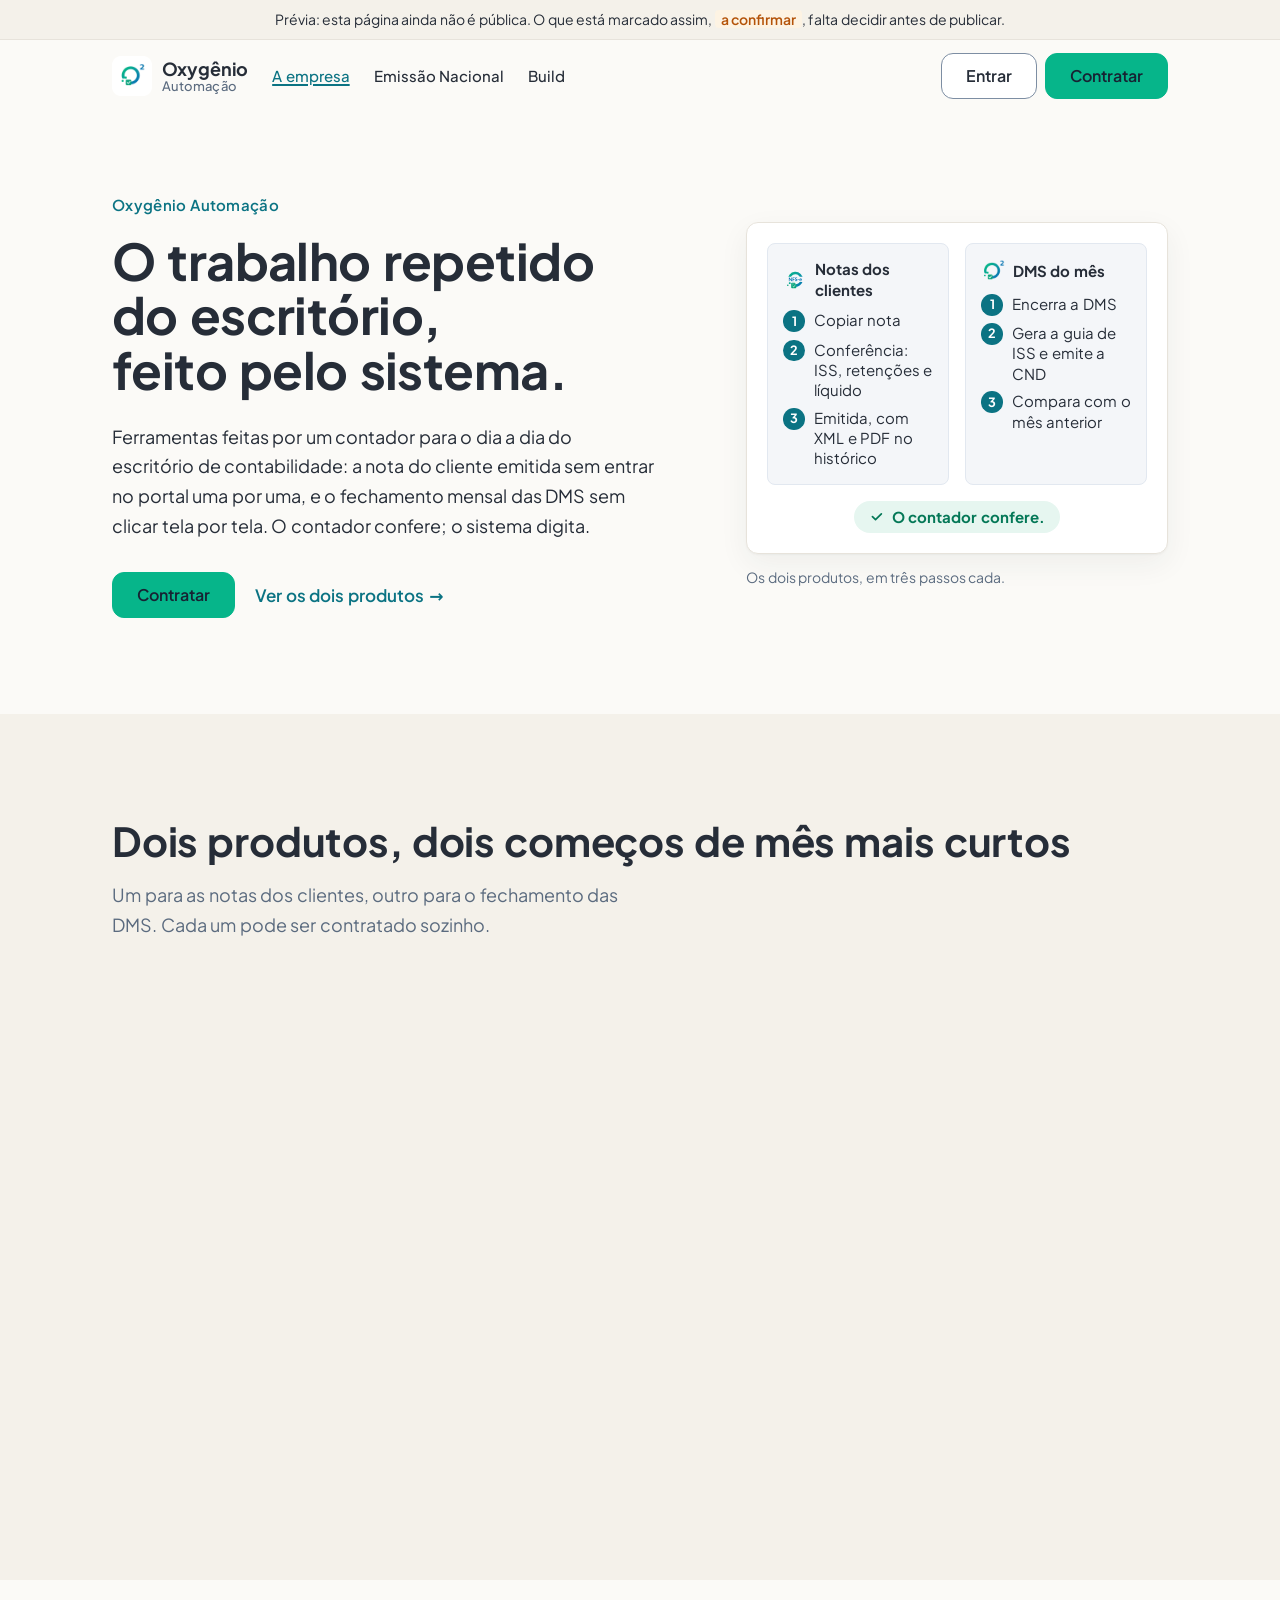
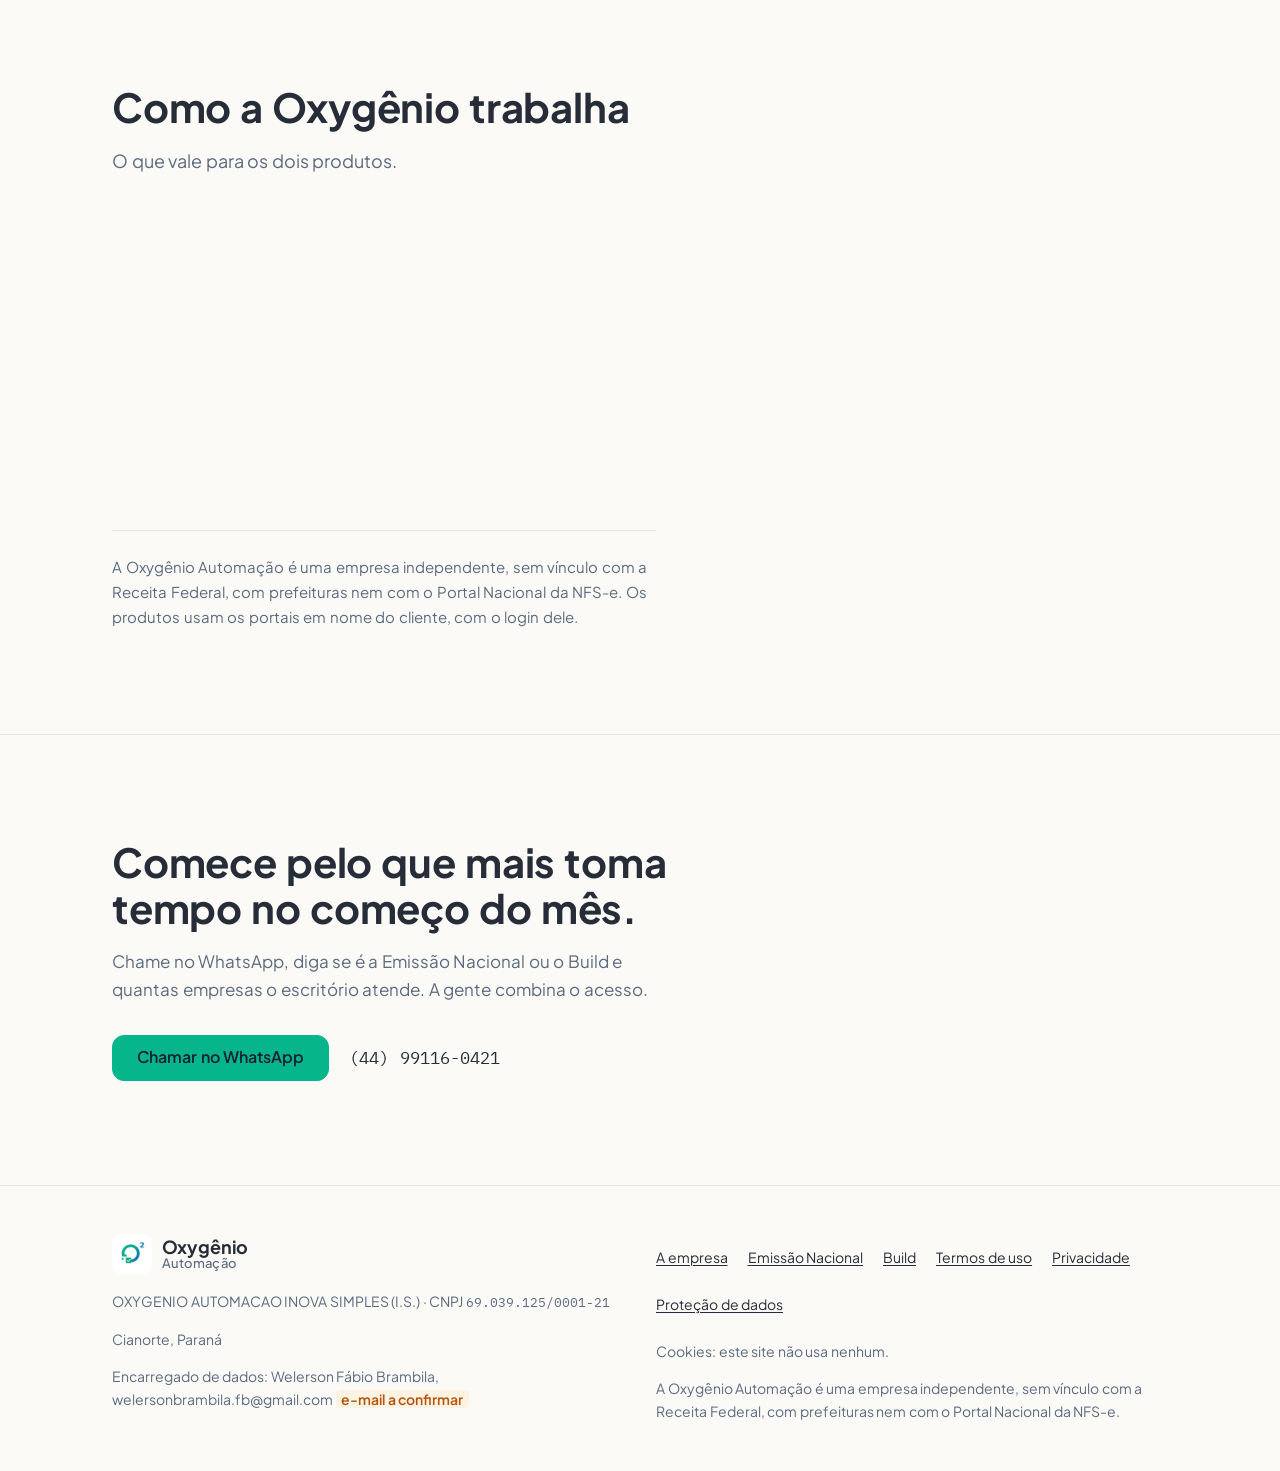
==== index.html @ c952aeb5 "Site institucional da Oxygênio Automação Seis páginas estáticas para o GitHub Pages em www.oxygenioa" ====
<!doctype html>
<html lang="pt-BR" data-movimento="ligado">
<head>
<meta charset="utf-8">
<meta name="viewport" content="width=device-width, initial-scale=1">
<meta http-equiv="Content-Security-Policy" content="default-src 'none'; style-src 'self'; font-src 'self'; img-src 'self'; script-src 'self'; base-uri 'none'; form-action 'none'">
<meta name="robots" content="noindex, nofollow">
<title>Oxygênio Automação: ferramentas para o escritório de contabilidade</title>
<meta name="description" content="A Oxygênio Automação faz ferramentas para escritórios de contabilidade: a Oxygênio Emissão Nacional, que emite as NFS-e dos clientes sem entrar no portal uma por uma, e o Oxygenio Build, que encerra as DMS da prefeitura empresa por empresa.">
<link rel="icon" href="imagens/oxygenio_badge_192.png" type="image/png">
<link rel="stylesheet" href="estilos.css">
<link rel="stylesheet" href="pagina.css">
<script src="movimento.js" defer></script>
</head>
<body>
<a class="pular" href="#principal">Ir para o conteúdo</a>
<p class="previa">Prévia: esta página ainda não é pública. O que está marcado assim, <span class="a-confirmar">a confirmar</span>, falta decidir antes de publicar.</p>

<header class="cabecalho">
  <div class="largura cabecalho__linha">
    <a class="marca" href="index.html" aria-label="Oxygênio Automação, página inicial">
      <img src="imagens/oxygenio_badge_192.png" width="40" height="40" alt="">
      <span class="marca__nome">Oxygênio <span class="marca__sub">Automação</span></span>
    </a>
    <nav class="cabecalho__menu" aria-label="Páginas do site">
      <a href="index.html" aria-current="page">A empresa</a>
      <a href="emissao-nacional.html">Emissão Nacional</a>
      <a href="build.html">Build</a>
    </nav>
    <div class="cabecalho__acoes">
      <a class="botao discreto" href="https://emissor.oxygenioautomacao.com.br/">Entrar</a>
      <a class="botao" href="https://wa.me/5544991160421?text=Ol%C3%A1%2C%20quero%20conhecer%20os%20produtos%20da%20Oxyg%C3%AAnio%20Automa%C3%A7%C3%A3o%20para%20o%20meu%20escrit%C3%B3rio.">Contratar<span class="tudo-oculto"> (abre o WhatsApp)</span></a>
    </div>
  </div>
</header>

<main id="principal">

<section class="destaque" aria-labelledby="titulo">
  <div class="largura destaque__grade">
    <div>
      <p class="sobretitulo">Oxygênio Automação</p>
      <h1 id="titulo"><span>O trabalho repetido do escritório,</span> <span>feito pelo sistema.</span></h1>
      <p class="destaque__frase">Ferramentas feitas por um contador para o dia a dia do escritório de contabilidade: a nota do cliente emitida sem entrar no portal uma por uma, e o fechamento mensal das DMS sem clicar tela por tela. O contador confere; o sistema digita.</p>
      <p class="destaque__acoes">
        <a class="botao" href="https://wa.me/5544991160421?text=Ol%C3%A1%2C%20quero%20conhecer%20os%20produtos%20da%20Oxyg%C3%AAnio%20Automa%C3%A7%C3%A3o%20para%20o%20meu%20escrit%C3%B3rio.">Contratar<span class="tudo-oculto"> (abre o WhatsApp)</span></a>
        <a class="link-seta" href="#produtos">Ver os dois produtos</a>
      </p>
    </div>
    <figure class="pistas" role="img" aria-label="Maquete com as duas pistas da Oxygênio: notas dos clientes, em três passos (copiar nota; conferência do ISS, das retenções e do líquido; emitida, com XML e PDF no histórico), e DMS do mês, em três passos (encerra a DMS; gera a guia de ISS e emite a CND; compara com o mês anterior). As duas terminam no mesmo ponto: o contador confere.">
      <div class="pistas__janela" aria-hidden="true">
        <div class="pista">
          <p class="pista__titulo"><img src="imagens/oxygenio_nfse_icon.svg" width="24" height="24" alt="">Notas dos clientes</p>
          <ol class="pista__passos">
            <li><span class="pista__numero">1</span>Copiar nota</li>
            <li><span class="pista__numero">2</span>Conferência: ISS, retenções e líquido</li>
            <li><span class="pista__numero">3</span>Emitida, com XML e PDF no histórico</li>
          </ol>
        </div>
        <div class="pista">
          <p class="pista__titulo"><img src="imagens/oxygenio_icon_256.png" width="24" height="24" alt="">DMS do mês</p>
          <ol class="pista__passos">
            <li><span class="pista__numero">1</span>Encerra a DMS</li>
            <li><span class="pista__numero">2</span>Gera a guia de ISS e emite a CND</li>
            <li><span class="pista__numero">3</span>Compara com o mês anterior</li>
          </ol>
        </div>
        <p class="pista__selo"><svg viewBox="0 0 24 24" fill="none" stroke="currentColor" stroke-width="2.5" stroke-linecap="round" stroke-linejoin="round"><path d="m18 7-8.5 8.5L5 11"/></svg>O contador confere.</p>
      </div>
      <figcaption>Os dois produtos, em três passos cada.</figcaption>
    </figure>
  </div>
</section>

<section id="produtos" class="faixa faixa--suave" aria-labelledby="t-produtos">
  <div class="largura">
    <div class="faixa__cabeca">
      <h2 id="t-produtos">Dois produtos, dois começos de mês mais curtos</h2>
      <p class="apoio">Um para as notas dos clientes, outro para o fechamento das DMS. Cada um pode ser contratado sozinho.</p>
    </div>
    <div class="produtos" data-cascata>
      <article class="cartao-produto aparece">
        <img class="cartao-produto__marca" src="imagens/oxygenio_nfse_icon.svg" width="64" height="64" alt="Logo da Oxygênio Emissão Nacional">
        <h3>Oxygênio Emissão Nacional</h3>
        <p class="cartao-produto__frase">Emissor de NFS-e para escritórios de contabilidade. Pelo navegador, com login e senha do Portal Nacional, sem certificado digital.</p>
        <ul>
          <li>Todos os prestadores do escritório numa conta só.</li>
          <li>Copiar nota: a recorrente do cliente em um clique.</li>
          <li>Conferência do ISS, das retenções e do líquido antes de emitir.</li>
          <li>XML e PDF no histórico, por empresa e competência.</li>
        </ul>
        <p class="cartao-produto__acoes">
          <a class="link-seta" href="emissao-nacional.html">Conhecer a Emissão Nacional</a>
        </p>
      </article>
      <article class="cartao-produto aparece">
        <img class="cartao-produto__marca" src="imagens/oxygenio_icon_256.png" width="64" height="64" alt="Logo do Oxygenio Build">
        <h3>Oxygenio Build</h3>
        <p class="cartao-produto__frase">Aplicativo para Windows que faz o fechamento mensal do ISS no sistema da prefeitura, empresa por empresa.</p>
        <ul>
          <li>Encerra a DMS de serviços prestados e a de serviços tomados.</li>
          <li>Gera e guarda a guia de ISS e emite a CND municipal.</li>
          <li>Baixa os XML das notas e gera o PDF de cada uma.</li>
          <li>Compara cada fechamento com o anterior e aponta o que mudou.</li>
        </ul>
        <p class="cartao-produto__acoes">
          <a class="link-seta" href="build.html">Conhecer o Build</a>
        </p>
      </article>
    </div>
  </div>
</section>

<section id="como-trabalhamos" class="faixa" aria-labelledby="t-como">
  <div class="largura">
    <div class="faixa__cabeca">
      <h2 id="t-como">Como a Oxygênio trabalha</h2>
      <p class="apoio">O que vale para os dois produtos.</p>
    </div>
    <div class="seguranca aparece">
      <svg class="cadeado" viewBox="0 0 24 24" fill="none" stroke="currentColor" stroke-width="1.5" stroke-linecap="round" stroke-linejoin="round" aria-hidden="true">
        <path class="cadeado__arco" d="M7 11V7a5 5 0 0 1 10 0v4"/>
        <rect width="18" height="11" x="3" y="11" rx="2" ry="2"/>
        <path class="cadeado__check" d="m9 16.5 2 2 4-4"/>
      </svg>
      <ul class="fatos">
        <li><strong>O contador decide, o sistema executa</strong>Nenhuma nota sai sem passar pela conferência de quem emite. No fechamento das DMS, quando os números não batem, o aplicativo para e pede para conferir no portal.</li>
        <li><strong>Senha no cofre</strong>O login do portal de cada cliente fica cifrado, protegido por uma senha-mestra que só o escritório digita. A senha não aparece na tela nem nos registros.</li>
        <li><strong>Só o que existe</strong>Os textos deste site descrevem o que os produtos fazem hoje. O que ainda não existe não está aqui.</li>
        <li><strong>Contato direto com a equipe</strong>Pelo WhatsApp, com quem fez o sistema. Sem fila de atendimento.</li>
      </ul>
    </div>
    <p class="independencia">A Oxygênio Automação é uma empresa independente, sem vínculo com a Receita Federal, com prefeituras nem com o Portal Nacional da NFS-e. Os produtos usam os portais em nome do cliente, com o login dele.</p>
  </div>
</section>

<section id="contato" class="chamada" aria-labelledby="t-contato">
  <div class="largura">
    <h2 id="t-contato">Comece pelo que mais toma tempo no começo do mês.</h2>
    <p class="apoio">Chame no WhatsApp, diga se é a Emissão Nacional ou o Build e quantas empresas o escritório atende. A gente combina o acesso.</p>
    <p class="chamada__acoes">
      <a class="botao whatsapp" href="https://wa.me/5544991160421?text=Ol%C3%A1%2C%20vim%20pelo%20site%20da%20Oxyg%C3%AAnio%20Automa%C3%A7%C3%A3o.">Chamar no WhatsApp</a>
      <span class="numero">(44) 99116-0421</span>
    </p>
  </div>
</section>

</main>

<footer class="rodape">
  <div class="largura rodape__grade">
    <div>
      <a class="marca" href="index.html" aria-label="Oxygênio Automação, página inicial">
        <img src="imagens/oxygenio_badge_192.png" width="40" height="40" alt="">
        <span class="marca__nome">Oxygênio <span class="marca__sub">Automação</span></span>
      </a>
      <p>OXYGENIO AUTOMACAO INOVA SIMPLES (I.S.) · CNPJ <span class="numero">69.039.125/0001-21</span></p>
      <p>Cianorte, Paraná</p>
      <p>Encarregado de dados: Welerson Fábio Brambila, welersonbrambila.fb@gmail.com <span class="a-confirmar">e-mail a confirmar</span></p>
    </div>
    <div>
      <ul class="rodape__links">
        <li><a href="index.html">A empresa</a></li>
        <li><a href="emissao-nacional.html">Emissão Nacional</a></li>
        <li><a href="build.html">Build</a></li>
        <li><a href="termos-de-uso.html">Termos de uso</a></li>
        <li><a href="privacidade.html">Privacidade</a></li>
        <li><a href="lgpd.html">Proteção de dados</a></li>
      </ul>
      <p>Cookies: este site não usa nenhum.</p>
      <p>A Oxygênio Automação é uma empresa independente, sem vínculo com a Receita Federal, com prefeituras nem com o Portal Nacional da NFS-e.</p>
    </div>
  </div>
</footer>
</body>
</html>
---- estilos.css ----
/* Os tokens e as fontes do app Oxygênio Emissão Nacional, copiados do app sem mudar nada, para as maquetes do site ficarem
   iguais à tela de verdade. Veio da folha de estilos do emissor (só leitura): mudou lá, copie de novo
   o bloco :root inteiro. O que é só do site está em pagina.css. */
@font-face {
  font-family: "Plus Jakarta Sans";
  src: url("fontes/PlusJakartaSans-latin-v1.woff2") format("woff2");
  font-weight: 200 800; font-style: normal; font-display: swap;
  unicode-range: U+0000-00FF, U+0131, U+0152-0153, U+02BB-02BC, U+02C6, U+02DA, U+02DC, U+2000-206F, U+20AC, U+2122, U+2212;
}
@font-face {
  font-family: "IBM Plex Mono";
  src: url("fontes/IBMPlexMono-Regular-latin-v1.woff2") format("woff2");
  font-weight: 400; font-style: normal; font-display: swap;
  unicode-range: U+0000-00FF, U+0131, U+0152-0153, U+02BB-02BC, U+02C6, U+02DA, U+02DC, U+2000-206F, U+20AC, U+2122, U+2212;
}
/* enquanto a fonte da marca não chega: a do sistema, no tamanho dela, para o texto não pular de linha */
@font-face {
  font-family: "Reserva da marca";
  src: local("Segoe UI"), local("Roboto"), local("Helvetica Neue"), local("Arial");
  size-adjust: 107%;
}

:root {
  color-scheme: light;  /* sem modo escuro (decisão de 03/11/2026) */

  /* neutros */
  --fundo: #f4f6f9;
  --superficie: #ffffff;
  --superficie-2: #eef2f6;    /* cabeçalho de tabela e linha em foco: o link em cima é o --azul-forte */
  --linha: #e2e8f0;           /* divisória e borda de cartão: enfeite */
  --linha-forte: #7d8ea3;     /* borda de campo e de botão secundário: 3:1 no mínimo */
  --texto: #172333;
  --texto-suave: #5b6b7f;

  /* marca */
  --navy: #172333;
  --barra: #17293f;
  --barra-hover: #22364e;
  --fundo-da-logo-escura: #172333;  /* o fundo do PNG escuro da logo: nesta cor, ele se funde sem emenda */
  --texto-barra: #ffffff;
  --texto-barra-suave: #9fb4c9;
  --nav-ativo: #0e7cb6;
  --verde: #06b58a;           /* a ação principal; nunca como texto */
  --verde-hover: #25c79d;
  --on-verde: #172333;        /* o texto sobre o verde: azul-marinho, 6:1; nunca branco */
  --azul: #0775b4;            /* link, seleção e foco */
  --azul-forte: #055b8c;      /* fora do design system: link dentro das caixas e sobre --superficie-2 */
  --foco: #0775b4;
  --foco-barra: #4fb3ea;

  /* situação: sempre cor, ícone e palavra */
  --ok: #047857;      --ok-suave: #e6f6f0;
  --aviso: #b45309;   --aviso-suave: #fdf3e3;
  --erro: #b91c1c;    --erro-suave: #fcebeb;   --on-erro: #ffffff;
  --info: #065f92;    --info-suave: #e7f1f9;

  /* ambiente: fora da paleta da marca e da situação; nunca perto de uma cor acima (o teste mede) */
  --ambiente-teste: #f2c14e;          --ambiente-teste-texto: #3b2a00;
  --ambiente-producao: #6a1b9a;       --ambiente-producao-texto: #ffffff;

  /* tipografia */
  --font-sans: "Plus Jakarta Sans", "Reserva da marca", "Segoe UI", system-ui, -apple-system, "Helvetica Neue", Arial, sans-serif;
  --font-mono: "IBM Plex Mono", Consolas, "Cascadia Mono", ui-monospace, monospace;
  --texto-titulo-2: clamp(1.375rem, 1.2rem + .6vw, 1.5rem);    /* 22 a 24: título de página */
  --texto-titulo-3: 1.125rem;                                  /* 18: título de cartão e de seção */
  --texto-corpo: 1rem;                                         /* 16: o design system diz 15 (DU-3) */
  --texto-rotulo: .875rem;   --texto-tabela: .9375rem;   --texto-apoio: .8125rem;

  /* espaço, forma e sombra */
  --esp-1: 4px;  --esp-2: 8px;  --esp-3: 12px;  --esp-4: 16px;  --esp-5: 24px;  --esp-6: 32px;
  --raio-sm: 6px;  --raio-md: 8px;  --raio-lg: 12px;  --raio-xl: 16px;
  --sombra-1: 0 1px 2px rgba(23, 35, 51, .06), 0 1px 3px rgba(23, 35, 51, .08);
  --sombra-2: 0 12px 32px rgba(23, 35, 51, .14);
  --sombra-fixa: 0 -4px 12px rgba(23, 35, 51, .10);   /* a barra presa embaixo */
  --veu: rgba(23, 35, 51, .45);   /* atrás da gaveta aberta */

  /* medidas */
  --altura-controle: 44px;   /* campo e botão, com ou sem o dedo */
  --altura-linha-tabela: 44px;
  --altura-faixa: 2rem;
  --largura-barra: 240px;
  --largura-conteudo: 1200px;
  --largura-login: 400px;
  --ritmo: .15s;             /* movimento de resposta; zerado com o movimento reduzido no sistema */
}
---- pagina.css ----
/* A página da Oxygênio Automação: o que é só dela. Os tokens do app e as fontes vêm de estilos.css (gerado), e as
   maquetes usam os tokens do app para ficarem iguais à tela de verdade. As cores desta folha ficam todas no :root
   abaixo; o movimento, nos tokens --mov-*: mude o ritmo em um lugar só. tests/test_site.py confere. */

:root {
  /* a página: tons quentes, texto grafite, a marca azul-esverdeada das logos e um tom só de botão */
  --pagina-fundo: #fbfaf7;
  --pagina-faixa: #f4f1ea;
  --pagina-superficie: #ffffff;
  --pagina-linha: #e7e3db;
  --pagina-texto: #262d38;
  --pagina-texto-suave: #5b6b7f;
  --marca: #0c95a6;             /* formas, detalhes, números dos passos */
  --marca-texto: #0b7383;       /* link e texto: 5,3:1 no fundo */
  --marca-suave: #e4f3f4;
  --destaque: #06b58a;          /* o único tom de botão: o verde do check das logos e do botão do app */
  --destaque-hover: #25c79d;
  --on-destaque: #172333;
  --sombra-suave: 0 1px 2px rgba(38, 45, 56, .04), 0 10px 30px rgba(38, 45, 56, .06);
  --sombra-botao: 0 6px 16px rgba(6, 181, 138, .28);
  --raio: 12px;                 /* um raio só na página inteira */
  --medida: 34rem;              /* uns 65 a 72 caracteres nesta fonte (o "0" dela é largo, o espaço é estreito) */
  --largura-pagina: 1120px;

  /* movimento: durações, curva e passo da cascata, num lugar só */
  --mov-entrada: 560ms;
  --mov-hover: 180ms;
  --mov-suave: cubic-bezier(.22, 1, .36, 1);
  --mov-passo: 70ms;
  --mov-desloc: 14px;           /* quanto um bloco sobe ao aparecer */
  --mov-maquete: 3200ms;        /* a maquete do destaque, do painel vazio à nota emitida */
  --mov-pausa: 160ms;           /* respiro entre duas coisas que acontecem em seguida (a tela que entra espera a que sai) */
  --mov-cena: 4800ms;           /* a cena da maquete do emissor: copiar, trocar o valor, conferir, emitir (abaixo de 5 s, sem botão de pausa) */
  --mov-tela: 450ms;            /* uma tela dos passos se preenchendo por dentro (cada uma termina em menos de 1 s) */
}

/* a chave única (movimento.js, MOVIMENTO = false) e a preferência do sistema: tudo aparece parado e à vista, sem fade (decisão do dono, 08/11/2026) */
html[data-movimento="desligado"] {
  --mov-entrada: 1ms; --mov-hover: 0ms; --mov-passo: 0ms; --mov-desloc: 0px; --mov-maquete: 1ms; --mov-pausa: 0ms; --mov-cena: 1ms; --mov-tela: 1ms;
}
@media (prefers-reduced-motion: reduce) {
  :root { --mov-entrada: 1ms; --mov-hover: 0ms; --mov-passo: 0ms; --mov-desloc: 0px; --mov-maquete: 1ms; --mov-pausa: 0ms; --mov-cena: 1ms; --mov-tela: 1ms; }
}
/* no celular, mais leve: cascata mais curta e nada que dependa do mouse */
@media (max-width: 47.99rem) {
  :root { --mov-passo: 40ms; --mov-desloc: 10px; }
}

/* --------------------------------------------------------------- base */
*, *::before, *::after { box-sizing: border-box; }
html { scroll-padding-top: 5.5rem; }
@media (prefers-reduced-motion: no-preference) { html:not([data-movimento="desligado"]) { scroll-behavior: smooth; } }
/* a Plus Jakarta Sans tem o espaço estreito (0,17 em): um pouco de espaço entre palavras devolve o respiro */
body {
  margin: 0; background: var(--pagina-fundo); color: var(--pagina-texto);
  font: 400 1.0625rem/1.65 var(--font-sans); word-spacing: .03em; -webkit-font-smoothing: antialiased;
}
img, svg { max-width: 100%; height: auto; }
a { color: var(--marca-texto); text-decoration-thickness: 1px; text-underline-offset: .15em; }
a:hover { text-decoration-thickness: 2px; }
:focus-visible { outline: 3px solid var(--marca); outline-offset: 3px; border-radius: 4px; }
h1, h2, h3 { margin: 0; line-height: 1.15; text-wrap: balance; letter-spacing: -.005em; word-spacing: .06em; }
h1 { font-size: clamp(2rem, 1.4rem + 2.2vw, 3.25rem); font-weight: 700; letter-spacing: -.01em; line-height: 1.08; }
h2 { font-size: clamp(1.75rem, 1.3rem + 1.5vw, 2.5rem); font-weight: 700; }
h3 { font-size: 1.25rem; font-weight: 600; }
p { margin: 0; max-width: var(--medida); }
p + p { margin-top: 1em; }
ul { margin: 0; padding-left: 1.25rem; max-width: var(--medida); }
li + li { margin-top: .4em; }
.largura { width: 100%; max-width: var(--largura-pagina); margin-inline: auto; padding-inline: clamp(16px, 4vw, 32px); }
.pular { position: absolute; left: -9999px; }
.pular:focus { left: 1rem; top: 1rem; z-index: 50; padding: .5rem .75rem; background: var(--pagina-superficie); }
.sobretitulo { margin-bottom: 1rem; color: var(--marca-texto); font-size: .9375rem; font-weight: 600; letter-spacing: .02em; }
.apoio { color: var(--pagina-texto-suave); }
.numero { font-family: var(--font-mono); font-size: .95em; }
.junto { white-space: nowrap; }
.tudo-oculto { position: absolute; width: 1px; height: 1px; overflow: hidden; clip: rect(0 0 0 0); white-space: nowrap; }

/* o que falta decidir aparece à vista: a página não se publica sem resolver cada um (tests/test_site.py) */
.a-confirmar { padding: 0 .4em; border-radius: 4px; background: var(--aviso-suave); color: var(--aviso); font-weight: 600; }
.previa { margin: 0; padding: .5rem 1rem; background: var(--pagina-faixa); border-bottom: 1px solid var(--pagina-linha); font-size: .875rem; text-align: center; max-width: none; }

/* --------------------------------------------------------------- botões e links de ação */
.botao {
  display: inline-flex; align-items: center; justify-content: center; gap: .5rem; min-height: 46px;
  padding: 6px 1.5rem; border: 1px solid var(--destaque); border-radius: var(--raio);
  background: var(--destaque); color: var(--on-destaque); font-size: 1rem; font-weight: 600; text-decoration: none;
  transition: transform var(--mov-hover) var(--mov-suave), box-shadow var(--mov-hover) var(--mov-suave),
              background-color var(--mov-hover), border-color var(--mov-hover);
}
.botao:hover { border-color: var(--destaque-hover); background: var(--destaque-hover); color: var(--on-destaque); transform: translateY(-1px); box-shadow: var(--sombra-botao); }
.botao:active { transform: translateY(0); box-shadow: none; transition-duration: 60ms; }
.botao.discreto { border-color: var(--linha-forte); background: var(--pagina-superficie); color: var(--pagina-texto); }  /* a borda a 3:1, como no app */
.botao.discreto:hover { background: var(--pagina-faixa); color: var(--pagina-texto); box-shadow: var(--sombra-suave); }
.botao.whatsapp { border-color: var(--destaque); }
.link-seta { display: inline-flex; align-items: center; gap: .35rem; padding-block: .5rem; margin-block: -.5rem; font-weight: 600; text-decoration: none; }  /* 44 px de toque */
.link-seta::after { content: "→"; transition: transform var(--mov-hover) var(--mov-suave); }
.link-seta:hover { text-decoration: underline; }
.link-seta:hover::after { transform: translateX(3px); }

/* --------------------------------------------------------------- marca e cabeçalho */
.marca { display: inline-flex; align-items: center; gap: .6rem; color: var(--pagina-texto); text-decoration: none; }
.marca img { display: block; width: 40px; height: 40px; }
.marca__nome { display: flex; flex-direction: column; font-size: 1.125rem; font-weight: 700; line-height: 1.1; letter-spacing: -.01em; }
.marca__sub { color: var(--pagina-texto-suave); font-size: .8125rem; font-weight: 500; letter-spacing: .01em; }
.cabecalho { position: sticky; top: 0; z-index: 10; background: var(--pagina-fundo); border-bottom: 1px solid transparent; transition: border-color var(--mov-hover), box-shadow var(--mov-hover); }
.cabecalho.rolou { border-color: var(--pagina-linha); box-shadow: var(--sombra-suave); }
.cabecalho__linha { display: flex; flex-wrap: wrap; align-items: center; gap: 1.5rem; min-height: 4.5rem; padding-block: .5rem; }
.cabecalho__menu { display: flex; gap: 1.5rem; font-size: .9375rem; font-weight: 500; }
.cabecalho__menu a { padding-block: .7rem; color: var(--pagina-texto); text-decoration: none; }  /* 44 px de toque */
.cabecalho__menu a:hover { color: var(--marca-texto); text-decoration: underline; }
.cabecalho__acoes { display: flex; gap: .5rem; margin-left: auto; }
.cabecalho__acoes .botao { padding-inline: .9rem; }
@media (min-width: 30rem) { .cabecalho__acoes .botao { padding-inline: 1.5rem; } }
/* abaixo de 1024 px, as três páginas ficam numa segunda linha do cabeçalho, sob a marca e os botões (U-01, lote 2);
   o cabeçalho fixo fica uns 44 px mais alto, e as âncoras passam a parar abaixo dele */
@media (max-width: 63.99rem) {
  .cabecalho__menu { order: 3; flex-basis: 100%; gap: 1.25rem; margin-top: -.75rem; overflow-x: auto; white-space: nowrap; }
  .cabecalho__menu a { padding-block: .625rem; }  /* 44 px, contando a linha de 25 px */
  html { scroll-padding-top: 8.25rem; }
}
@media (min-width: 60rem) and (max-width: 63.99rem) { .passos__tela { top: 8.75rem; } }

/* --------------------------------------------------------------- aparecer ao entrar na tela */
.aparece { opacity: 0; transform: translateY(var(--mov-desloc)); transition: opacity var(--mov-entrada) var(--mov-suave), transform var(--mov-entrada) var(--mov-suave); transition-delay: calc(var(--i, 0) * var(--mov-passo)); }
.aparece.visivel, html:not(.js) .aparece { opacity: 1; transform: none; }
[data-cascata] > :nth-child(2) { --i: 1; }  [data-cascata] > :nth-child(3) { --i: 2; }
[data-cascata] > :nth-child(4) { --i: 3; }  [data-cascata] > :nth-child(5) { --i: 4; }
[data-cascata] > :nth-child(6) { --i: 5; }  [data-cascata] > :nth-child(7) { --i: 6; }

/* --------------------------------------------------------------- destaque */
.destaque { padding-block: 3rem 3.5rem; }
.destaque__grade { display: grid; gap: 2.5rem; align-items: center; }
/* o texto do destaque é o primeiro conteúdo da página (e o LCP): nunca começa invisível, só sobe um pouco (U-03) */
.destaque h1 > span { display: block; animation: assentar var(--mov-entrada) var(--mov-suave) both; }
.destaque h1 > span:nth-child(2) { animation-delay: 120ms; }
.destaque__frase { margin: 1.5rem 0 2rem; font-size: 1.125rem; animation: assentar var(--mov-entrada) var(--mov-suave) 240ms both; }
.destaque__acoes { display: flex; flex-wrap: wrap; align-items: center; gap: 1.25rem; animation: assentar var(--mov-entrada) var(--mov-suave) 320ms both; }
@keyframes assentar { from { transform: translateY(var(--mov-desloc)); } }
@keyframes subir { from { opacity: 0; transform: translateY(var(--mov-desloc)); } }

/* a maquete do painel, com o mesmo CSS de tokens do app: nítida em qualquer largura, sem foto */
.maquete { margin: 0; animation: subir var(--mov-entrada) var(--mov-suave) 200ms both; }
.maquete figcaption { margin-top: .75rem; color: var(--pagina-texto-suave); font-size: .875rem; }
.maquete__janela { display: flex; flex-direction: column; border: 1px solid var(--pagina-linha); border-radius: var(--raio); background: var(--fundo); box-shadow: var(--sombra-suave); overflow: hidden; font-size: clamp(.78rem, .6rem + .6vw, .875rem); line-height: 1.35; }  /* nunca abaixo de 12,5 px (U-10) */
.maquete__topo { display: flex; align-items: center; gap: .6em; padding: .6em 1em; background: var(--barra); color: var(--texto-barra); }
.maquete__topo img { width: 2em; height: 2em; }
.maquete__app { font-weight: 800; line-height: 1.1; }
.maquete__app small { display: block; color: var(--texto-barra-suave); font-size: .7em; font-weight: 500; }
.maquete__contexto { margin-left: auto; padding: .3em .7em; border: 1px solid var(--barra-hover); border-radius: 6px; background: var(--barra-hover); color: var(--texto-barra); font-size: .85em; white-space: nowrap; overflow: hidden; text-overflow: ellipsis; max-width: 55%; }
.maquete__corpo { flex: 1; display: flex; flex-direction: column; gap: .9em; padding: 1em; }
.maquete__cartoes { display: grid; grid-template-columns: repeat(3, 1fr); gap: .7em; }
.maquete__cartao { padding: .7em .9em; border: 1px solid var(--linha); border-radius: 8px; background: var(--superficie); animation: subir var(--mov-entrada) var(--mov-suave) both; animation-delay: calc(var(--mov-maquete) * .12 + var(--i, 0) * var(--mov-passo) * 1.5); }
.maquete__cartoes > :nth-child(2) { --i: 1; }  .maquete__cartoes > :nth-child(3) { --i: 2; }
.maquete__cartao span { display: block; color: var(--texto-suave); font-size: .85em; }
.maquete__cartao strong { font-size: 1.5em; font-weight: 700; }
.maquete__nota { padding: .9em 1em; border: 1px solid var(--linha); border-radius: 8px; background: var(--superficie); animation: subir var(--mov-entrada) var(--mov-suave) both; animation-delay: calc(var(--mov-maquete) * .3); }
.maquete__linha { display: flex; justify-content: space-between; gap: 1em; align-items: baseline; }
.maquete__linha strong { font-weight: 600; }
.maquete__valor { font-family: var(--font-mono); }
.maquete__estado { position: relative; display: flex; align-items: center; justify-content: space-between; gap: .6em; margin-top: .6em; min-height: 2em; }
.maquete__copiar { display: inline-flex; align-items: center; gap: .4em; padding: .35em .8em; border: 1px solid var(--linha-forte); border-radius: 6px; background: var(--superficie); color: var(--texto); font-weight: 600; white-space: nowrap; }
.maquete__copiar svg { width: 1.1em; height: 1.1em; }
.maquete__selos { position: relative; min-width: 8em; min-height: 2em; }
.maquete .selo { position: absolute; right: 0; top: 0; display: inline-flex; align-items: center; gap: .4em; padding: .3em .8em; border-radius: 999px; font-weight: 600; white-space: nowrap; }
.maquete .selo svg { width: 1.1em; height: 1.1em; }
.maquete__processando { background: var(--superficie-2); color: var(--texto-suave); opacity: 0; animation: processando var(--mov-maquete) linear both; }
.maquete__emitida { background: var(--ok-suave); color: var(--ok); animation: emitida var(--mov-maquete) var(--mov-suave) both; }
.maquete__emitida path { stroke-dasharray: 20; stroke-dashoffset: 0; animation: tracar var(--mov-maquete) var(--mov-suave) both; }
@keyframes processando { 0%, 40% { opacity: 0; } 46%, 72% { opacity: 1; } 78%, 100% { opacity: 0; } }
@keyframes emitida { 0%, 78% { opacity: 0; transform: translateY(4px); } 86%, 100% { opacity: 1; transform: none; } }
@keyframes tracar { 0%, 84% { stroke-dashoffset: 20; } 100% { stroke-dashoffset: 0; } }

/* a cena do emissor (M-01, lote 3): só nesta maquete. Tudo em função de --mov-cena (4,8 s), em cinco tempos: o painel
   e os cartões (até 12%); a nota nº 34 com o botão Copiar nota (15%) e o toque no botão (23%); a nº 35 nasce copiada
   (33%) e o valor troca (48%); ISS, Retenções e Líquido ganham o traço de conferido, um por vez (58 a 66%);
   Processando (77%) e Emitida com o check (90 a 100%). Tudo ocupa espaço desde o início: nada pula. Com o movimento
   reduzido ou a chave desligada, a cena dura 1 ms e abre no estado final. A maquete do Build não muda. */
.maquete--emissor .maquete__cartao { animation-delay: calc(var(--mov-cena) * .06 + var(--i, 0) * var(--mov-passo) * 1.5); }
.maquete--emissor .maquete__nota--anterior { animation-delay: calc(var(--mov-cena) * .15); }
.maquete--emissor .maquete__nota--anterior .maquete__linha { flex-wrap: wrap; align-items: center; }  /* a 360 px, o botão desce inteiro para a linha de baixo */
.maquete--emissor .maquete__copiar { animation: toque var(--mov-cena) var(--mov-suave) both; }
.maquete--emissor .maquete__nota--nova { opacity: 0; animation: nascer var(--mov-cena) var(--mov-suave) both; }
.maquete--emissor .maquete__valor--troca { display: inline-grid; text-align: right; }
.maquete--emissor .maquete__valor-antigo, .maquete--emissor .maquete__valor-novo { grid-area: 1 / 1; }
.maquete--emissor .maquete__valor-antigo { animation: sair-valor var(--mov-cena) linear both; }
.maquete--emissor .maquete__valor-novo { opacity: 0; animation: entrar-valor var(--mov-cena) var(--mov-suave) both; }
.maquete__conferencia { display: flex; flex-wrap: wrap; gap: .4em 1.1em; margin: .7em 0 0; padding: 0; list-style: none; max-width: none; }
.maquete__conferencia li { display: inline-flex; align-items: center; gap: .35em; margin: 0; color: var(--texto-suave); font-weight: 600; }
.maquete__conferencia svg { width: 1.1em; height: 1.1em; color: var(--ok); }
.maquete__conferencia path { stroke-dasharray: 20; stroke-dashoffset: 20; animation: conferir var(--mov-cena) var(--mov-suave) both; }
.maquete__conferencia li:nth-child(2) path { animation-delay: var(--mov-pausa); }
.maquete__conferencia li:nth-child(3) path { animation-delay: calc(var(--mov-pausa) * 2); }
.maquete__copiada { color: var(--texto-suave); font-size: .9em; }
.maquete--emissor .maquete__processando { animation-name: processando-cena; animation-duration: var(--mov-cena); }
.maquete--emissor .maquete__emitida { animation-name: emitida-cena; animation-duration: var(--mov-cena); }
.maquete--emissor .maquete__emitida path { animation-name: tracar-cena; animation-duration: var(--mov-cena); }
@keyframes toque { 0%, 22% { transform: none; } 24% { transform: scale(.92); } 27%, 100% { transform: none; } }
@keyframes nascer { 0%, 31% { opacity: 0; transform: translateY(10px); } 38%, 100% { opacity: 1; transform: none; } }
@keyframes sair-valor { 0%, 46% { opacity: 1; } 49%, 100% { opacity: 0; } }
@keyframes entrar-valor { 0%, 48% { opacity: 0; transform: translateY(5px); } 53%, 100% { opacity: 1; transform: none; } }
@keyframes conferir { 0%, 58% { stroke-dashoffset: 20; } 64%, 100% { stroke-dashoffset: 0; } }
@keyframes processando-cena { 0%, 76% { opacity: 0; } 79%, 88% { opacity: 1; } 91%, 100% { opacity: 0; } }
@keyframes emitida-cena { 0%, 90% { opacity: 0; transform: translateY(4px); } 94%, 100% { opacity: 1; transform: none; } }
@keyframes tracar-cena { 0%, 93% { stroke-dashoffset: 20; } 100% { stroke-dashoffset: 0; } }

/* --------------------------------------------------------------- faixas */
.faixa { padding-block: 4rem; }
.faixa--suave { background: var(--pagina-faixa); }
.faixa__cabeca { margin-bottom: 2.5rem; }
.faixa__cabeca p { margin-top: 1rem; font-size: 1.125rem; }

/* benefícios: um grande, três menores, tamanhos diferentes de propósito */
.beneficios { display: grid; gap: 1.25rem; }
.beneficio { padding: 1.75rem; border: 1px solid var(--pagina-linha); border-radius: var(--raio); background: var(--pagina-superficie); }
.beneficio h3 { margin-bottom: .6rem; }
.beneficio--grande { display: grid; gap: 1.5rem; }
.beneficio--grande h3 { font-size: clamp(1.375rem, 1.1rem + 1vw, 1.75rem); }
.fluxo { display: grid; justify-items: start; gap: .4rem; align-self: center; font-size: .9375rem; }
.fluxo__nota { padding: .6rem .9rem; border: 1px solid var(--linha); border-radius: 8px; background: var(--fundo); line-height: 1.3; }
.fluxo__nota span { display: block; color: var(--texto-suave); font-size: .8125rem; }
.fluxo__seta { display: inline-block; margin-left: 1rem; color: var(--marca); font-size: 1.25rem; line-height: 1; transform-origin: top center; }
.fluxo__acao { display: inline-flex; align-items: center; gap: .4rem; padding: .5rem .9rem; border-radius: 8px; background: var(--marca-suave); color: var(--marca-texto); font-weight: 600; }
.fluxo__acao svg { width: 1.1em; height: 1.1em; }
/* M-04 (lote 5): o fluxo se desenha quando o bloco entra na tela: a primeira nota, a seta que cresce, o toque no Copiar nota
   (ou no Comparar, no Build), a segunda seta e a nota nova descendo. Sem JavaScript, tudo já está desenhado. */
.fluxo > * { transition: opacity var(--mov-entrada) var(--mov-suave), transform var(--mov-entrada) var(--mov-suave); transition-delay: calc(var(--mov-passo) * (6 + var(--i, 0) * 3)); }
.fluxo > :nth-child(2) { --i: 1; }  .fluxo > :nth-child(3) { --i: 2; }  .fluxo > :nth-child(4) { --i: 3; }  .fluxo > :nth-child(5) { --i: 4; }
html.js .aparece:not(.visivel) .fluxo__nota { opacity: 0; }
html.js .aparece:not(.visivel) .fluxo__nota:last-child { transform: translateY(-1.5rem); }
html.js .aparece:not(.visivel) .fluxo__seta { transform: scaleY(0); }
html.js .aparece:not(.visivel) .fluxo__acao { opacity: 0; transform: scale(.96); }

/* como funciona: a linha que se desenha, os passos que acendem e a tela que troca */
.passos { position: relative; display: grid; gap: 1.5rem; }
.passos__lista { position: relative; display: grid; gap: 2rem; margin: 0; padding-left: 3.5rem; list-style: none; max-width: none; }
.passos__lista::before { content: ""; position: absolute; left: 1.4375rem; top: 1.5rem; bottom: 1.5rem; width: 2px; border-radius: 1px; background: var(--marca); transform: scaleY(0); transform-origin: top; }
@supports (animation-timeline: view()) {
  html:not([data-movimento="desligado"]) .passos__lista::before { animation: desenhar linear both; animation-timeline: view(); animation-range: entry 40% exit 60%; }
  html[data-movimento="desligado"] .passos__lista::before { transform: scaleY(1); }
}
@supports not (animation-timeline: view()) {
  .passos__lista::before { transition: transform 1.4s var(--mov-suave) .2s; }
  .passos__lista.visivel::before { transform: scaleY(1); }
}
@media (prefers-reduced-motion: reduce) { .passos__lista::before { animation: none; transform: scaleY(1); } }
@keyframes desenhar { from { transform: scaleY(0); } to { transform: scaleY(1); } }
.passo { position: relative; }
.passo__numero { position: absolute; left: -3.25rem; top: -.1rem; display: grid; place-items: center; width: 2.5rem; height: 2.5rem; border: 2px solid var(--pagina-linha); border-radius: 50%; background: var(--pagina-fundo); color: var(--pagina-texto-suave); font-weight: 700; transition: background-color var(--mov-entrada), border-color var(--mov-entrada), color var(--mov-entrada); }
.passo.ativo .passo__numero { border-color: var(--marca-texto); background: var(--marca-texto); color: var(--pagina-superficie); }  /* 5,5:1 */
.passo h3 { margin-bottom: .5rem; }
.mini { margin: 0; border: 1px solid var(--pagina-linha); border-radius: var(--raio); background: var(--superficie); box-shadow: var(--sombra-suave); overflow: hidden; font-size: clamp(.78rem, .6rem + .6vw, .875rem); line-height: 1.35; }
.mini__topo { display: flex; align-items: center; gap: .6em; padding: .5em 1em; background: var(--barra); color: var(--texto-barra); font-weight: 600; }
.mini__topo img { width: 1.6em; height: 1.6em; }
.mini__corpo { padding: 1em; display: grid; gap: .6em; }
.mini__campo { display: grid; gap: .2em; }
.mini__campo span { color: var(--texto-suave); font-size: .85em; font-weight: 600; }
.mini__campo b { padding: .4em .6em; border: 1px solid var(--linha-forte); border-radius: 6px; background: var(--superficie); font-weight: 400; }
.mini__campo b.preenchido { background: var(--superficie-2); }
.mini__linha { display: flex; justify-content: space-between; gap: .6em; align-items: center; padding: .45em .6em; border: 1px solid var(--linha); border-radius: 6px; }
.mini__linha.foco { border-color: var(--azul); background: var(--superficie-2); }
.mini__chip { padding: .15em .6em; border-radius: 999px; background: var(--ok-suave); color: var(--ok); font-weight: 600; font-size: .9em; }
.mini__chip--arquivo { background: var(--info-suave); color: var(--info); }
.mini__botao { padding: .3em .8em; border-radius: 6px; background: var(--verde); color: var(--on-verde); font-weight: 600; white-space: nowrap; }
.mini__botao--discreto { border: 1px solid var(--linha-forte); background: var(--superficie); color: var(--texto); }
@media (min-width: 60rem) {
  .passos { grid-template-columns: 1fr 1fr; gap: 3rem; align-items: start; }
  .passos__lista { grid-column: 1; gap: 4rem; padding-block: 1rem; }
  .passos__tela { position: sticky; top: 6rem; grid-column: 2; grid-row: 1; display: grid; }
  .passos__tela .mini { grid-area: 1 / 1; align-self: start; opacity: 0; transform: translateY(8px); transition: opacity calc(var(--mov-entrada) / 4) var(--mov-suave), transform var(--mov-entrada) var(--mov-suave); }  /* a que sai some rápido */
  .passos__tela .mini.ativa, html:not(.js) .passos__tela .mini:first-child { opacity: 1; transform: none; transition-duration: var(--mov-entrada); transition-delay: var(--mov-pausa); }  /* a que entra espera a que sai (U-07) */
  .passo .mini { display: none; }
  /* M-03 (lote 4): a tela que entra se preenche por dentro, uma vez a cada vez que o passo fica ativo (a classe .ativa volta
     e a animação recomeça). Passo 1: os campos se preenchem em cascata; passo 2: a nº 34 ganha foco, o Copiar nota faz o
     toque e a nº 35 nasce; passo 3: Emitida e os arquivos chegam um depois do outro. Tudo ocupa o espaço desde o início. */
  .passos__tela .mini.ativa .mini__campo b { animation: preencher var(--mov-tela) var(--mov-suave) both; animation-delay: calc(var(--mov-pausa) + var(--i, 0) * var(--mov-passo) * 1.5); }
  .passos__tela .mini.ativa .mini__linha.foco { animation: focar var(--mov-tela) var(--mov-suave) both; animation-delay: var(--mov-pausa); }
  .passos__tela .mini.ativa .mini__linha.foco .mini__botao { animation: toque-tela var(--mov-tela) var(--mov-suave) both; animation-delay: calc(var(--mov-pausa) + var(--mov-passo) * 2); }
  .passos__tela .mini.ativa .mini__linha--nova { animation: nascer-linha var(--mov-tela) var(--mov-suave) both; animation-delay: calc(var(--mov-pausa) + var(--mov-passo) * 4); }
  .passos__tela .mini:nth-child(3).ativa .mini__chip { animation: chegar var(--mov-tela) var(--mov-suave) both; animation-delay: calc(var(--mov-pausa) + var(--i, 0) * var(--mov-passo) * 2); }
  .mini__corpo > :nth-child(2) { --i: 1; }  .mini__corpo > :nth-child(3) { --i: 2; }  .mini__corpo > :nth-child(4) { --i: 3; }
  .mini__linha span > .mini__chip + .mini__chip { --i: 2; }
}
@keyframes preencher { from { clip-path: inset(0 100% 0 0); } to { clip-path: inset(0 0 0 0); } }
@keyframes focar { from { opacity: .4; transform: translateX(-4px); } to { opacity: 1; transform: none; } }
@keyframes toque-tela { 0%, 100% { transform: none; } 50% { transform: scale(.92); } }
@keyframes nascer-linha { from { opacity: 0; transform: translateY(-6px); } to { opacity: 1; transform: none; } }
@keyframes chegar { from { opacity: 0; transform: scale(.8); } to { opacity: 1; transform: none; } }
@media (max-width: 59.99rem) {
  .passos__tela { display: none; }  /* no celular, cada passo leva a sua tela logo abaixo */
  .passo .mini { margin-top: 1rem; }
}

/* recursos: ícones de traço que se redesenham ao passar o mouse */
/* M-05 (lote 5): a conferência lado a lado, o que o app vai enviar e o que o portal mostra; os checks se desenham um a um
   quando o bloco entra na tela, e o aviso vem por último. Sem JavaScript, tudo conferido e à vista. */
.conferencia { display: grid; gap: 1.5rem; margin-bottom: 2.5rem; padding: 1.75rem; border: 1px solid var(--pagina-linha); border-radius: var(--raio); background: var(--pagina-superficie); }
.conferencia h3 { margin-bottom: .6rem; }
.conferencia__figura { margin: 0; min-width: 0; }
.conferencia__figura figcaption { margin-top: .75rem; color: var(--pagina-texto-suave); font-size: .875rem; }
.conferencia__cabeca, .conferencia__linha { display: grid; grid-template-columns: 1fr 1fr 1.4em; gap: .6em; align-items: center; padding: .5em 1em; }
.conferencia__cabeca { color: var(--texto-suave); font-size: .85em; font-weight: 600; border-bottom: 1px solid var(--linha); }
.conferencia__linha { border-bottom: 1px solid var(--linha); }
.conferencia__linha small { display: block; color: var(--texto-suave); font-size: .85em; }
.conferencia__ok { display: grid; place-items: center; width: 1.4em; height: 1.4em; border-radius: 50%; background: var(--ok-suave); color: var(--ok); }
.conferencia__ok svg { width: 1em; height: 1em; }
.conferencia__ok path { stroke-dasharray: 20; stroke-dashoffset: 20; transition: stroke-dashoffset calc(var(--mov-entrada) * .6) var(--mov-suave) calc(var(--mov-passo) * (5 + var(--i, 0) * 3)); }
.conferencia__linha:nth-of-type(2) { --i: 1; }  .conferencia__linha:nth-of-type(3) { --i: 2; }  .conferencia__linha:nth-of-type(4) { --i: 3; }
.visivel .conferencia__ok path, html:not(.js) .conferencia__ok path { stroke-dashoffset: 0; }
.conferencia__aviso { display: flex; gap: .6em; align-items: flex-start; margin: .6em 1em 1em; padding: .6em .8em; border-left: 3px solid var(--aviso); border-radius: 6px; background: var(--aviso-suave); color: var(--aviso); font-weight: 600; max-width: none; opacity: 0; transform: translateY(4px); transition: opacity var(--mov-entrada) var(--mov-suave) calc(var(--mov-passo) * 18), transform var(--mov-entrada) var(--mov-suave) calc(var(--mov-passo) * 18); }
.conferencia__aviso svg { flex: none; width: 1.3em; height: 1.3em; margin-top: .05em; }
.visivel .conferencia__aviso, html:not(.js) .conferencia__aviso { opacity: 1; transform: none; }
@media (min-width: 48rem) { .conferencia { grid-template-columns: 1fr 1.3fr; gap: 2.5rem; align-items: center; padding: 2rem; } }
.recursos { display: grid; gap: 1.25rem; }
.recurso { display: grid; grid-template-columns: auto 1fr; gap: 1rem; align-items: start; padding: 1.25rem; border: 1px solid var(--pagina-linha); border-radius: var(--raio); background: var(--pagina-superficie); transition: transform var(--mov-hover) var(--mov-suave), box-shadow var(--mov-hover) var(--mov-suave); }
.recurso__icone { display: grid; place-items: center; width: 2.75rem; height: 2.75rem; border-radius: 10px; background: var(--marca-suave); color: var(--marca-texto); }
.recurso__icone svg { width: 1.5rem; height: 1.5rem; }
.recurso h3 { margin-bottom: .3rem; font-size: 1.0625rem; }
.recurso p { font-size: .9375rem; color: var(--pagina-texto-suave); }
/* M-06 (lote 8): o ícone se desenha uma vez quando o cartão entra na tela, um depois do outro; e de novo ao passar o mouse */
.recurso__icone svg * { stroke-dasharray: 200; }  /* maior que qualquer traço dos ícones */
html.js .recurso.visivel .recurso__icone svg * { animation: redesenhar calc(var(--mov-entrada) * 1.25) var(--mov-suave) both; animation-delay: calc(var(--mov-entrada) * .4 + var(--i, 0) * var(--mov-passo) * 2); }
@media (hover: hover) {
  .recurso:hover { transform: translateY(-2px); box-shadow: var(--sombra-suave); }
  .recurso:hover .recurso__icone svg * { animation: redesenhar calc(var(--mov-entrada) * 1.25) var(--mov-suave) both; animation-delay: 0s; }
}
html[data-movimento="desligado"] .recurso .recurso__icone svg * { animation: none; }
@keyframes redesenhar { from { stroke-dashoffset: 200; } to { stroke-dashoffset: 0; } }

/* o produto das DMS */
.produto { display: grid; gap: 1.5rem; padding: 2rem; border: 1px solid var(--pagina-linha); border-radius: var(--raio); background: var(--pagina-superficie); }
.produto__marca { width: 4.5rem; height: 4.5rem; }
.produto h3 { margin-bottom: .5rem; }
.produto__frase { font-size: 1.125rem; font-weight: 500; margin-bottom: 1rem; }
.produto__nota { margin: -.75rem 0 1.25rem; }
.produto ul { margin-bottom: 1.25rem; }
.produto__ficha { display: flex; flex-wrap: wrap; gap: .5rem 1.5rem; margin: 0 0 1.5rem; }
.produto__ficha dt { color: var(--pagina-texto-suave); font-size: .875rem; font-weight: 600; }
.produto__ficha dd { margin: 0; }
.produto__acoes { display: flex; flex-wrap: wrap; gap: .75rem; }

/* segurança: o cadeado que fecha quando a seção entra na tela */
.seguranca { display: grid; gap: 2rem; }
.cadeado { width: 7rem; height: 7rem; color: var(--marca); }
/* M-14 (lote 7): no Build, "Onde ele para e chama você" tem o sinal de parada, que se desenha uma vez ao entrar; sem tremor */
.parada { width: 7rem; height: 7rem; color: var(--aviso); }
.parada path { stroke-dasharray: 80; stroke-dashoffset: 80; transition: stroke-dashoffset var(--mov-entrada) var(--mov-suave) calc(var(--mov-passo) * 4); }
.parada path:nth-child(2) { transition-delay: calc(var(--mov-passo) * 10); }  .parada path:nth-child(3) { transition-delay: calc(var(--mov-passo) * 12); }
.visivel .parada path, html:not(.js) .parada path { stroke-dashoffset: 0; }
.cadeado__arco { transform: translateY(-5px); transition: transform var(--mov-entrada) var(--mov-suave) calc(var(--mov-passo) * 4); }
.visivel .cadeado__arco { transform: translateY(0); }
.cadeado__check { stroke-dasharray: 12; stroke-dashoffset: 12; transition: stroke-dashoffset calc(var(--mov-entrada) * .7) var(--mov-suave) calc(var(--mov-passo) * 11); }
.visivel .cadeado__check { stroke-dashoffset: 0; }
html:not(.js) .cadeado__arco { transform: none; }  html:not(.js) .cadeado__check { stroke-dashoffset: 0; }
.fatos { display: grid; gap: 1.25rem; margin: 0; padding: 0; list-style: none; max-width: none; }
.fatos li { margin: 0; padding-left: 1.25rem; border-left: 3px solid var(--marca); transition: opacity var(--mov-entrada) var(--mov-suave), transform var(--mov-entrada) var(--mov-suave), border-color var(--mov-entrada); transition-delay: calc(var(--mov-passo) * (10 + var(--i, 0) * 3)); }
/* M-07 (lote 8): depois que o cadeado fecha, cada fato chega e a borda acende, um por vez; sem JavaScript, tudo à vista */
.fatos li:nth-child(2) { --i: 1; }  .fatos li:nth-child(3) { --i: 2; }  .fatos li:nth-child(4) { --i: 3; }
html.js .aparece:not(.visivel) .fatos li { opacity: 0; transform: translateY(var(--mov-desloc)); border-color: var(--marca-suave); }
.fatos strong { display: block; margin-bottom: .2rem; }
.independencia { margin-top: 2rem; padding-top: 1.5rem; border-top: 1px solid var(--pagina-linha); color: var(--pagina-texto-suave); font-size: .9375rem; }

/* planos: sem preço na página; o escolhido tem o destaque sutil */
.planos { display: grid; gap: 1.25rem; }
.plano { position: relative; display: flex; flex-direction: column; padding: 1.75rem; border: 1px solid var(--pagina-linha); border-radius: var(--raio); background: var(--pagina-superficie); }
.plano--escolhido { border-color: var(--marca); box-shadow: 0 0 0 1px var(--marca), var(--sombra-suave); }
.plano__etiqueta { position: absolute; top: -.8rem; left: 1.5rem; padding: .2rem .7rem; border-radius: 999px; background: var(--marca-texto); color: var(--pagina-superficie); font-size: .8125rem; font-weight: 600; }  /* 5,5:1 */
.plano h3 { margin-bottom: .25rem; }
.plano__para { margin-bottom: 1.25rem; color: var(--pagina-texto-suave); }
.plano ul { margin-bottom: 1.5rem; list-style: none; padding: 0; }
.plano li { padding-left: 1.5rem; background: no-repeat left .35em / 1rem url("imagens/check.svg"); }
.plano__acao { margin-top: auto; }
.planos__nota { margin-top: 1.5rem; color: var(--pagina-texto-suave); font-size: .9375rem; }

/* perguntas: altura animada, contida no item, e o ícone que gira */
.perguntas { display: grid; gap: .5rem; max-width: 46rem; }
.pergunta { border: 1px solid var(--pagina-linha); border-radius: var(--raio); background: var(--pagina-superficie); }
.pergunta h3 { margin: 0; font-size: 1.0625rem; }
.pergunta__botao { display: flex; width: 100%; align-items: center; justify-content: space-between; gap: 1rem; padding: 1rem 1.25rem; border: 0; border-radius: var(--raio); background: none; color: inherit; font: inherit; font-weight: 600; text-align: left; cursor: pointer; }
.pergunta__botao svg { flex: none; width: 1.25rem; height: 1.25rem; color: var(--marca-texto); transition: transform var(--mov-entrada) var(--mov-suave); }
.pergunta.aberta .pergunta__botao svg { transform: rotate(180deg); }
.pergunta__corpo { display: grid; }
html.js .pergunta__corpo { grid-template-rows: 0fr; transition: grid-template-rows var(--mov-entrada) var(--mov-suave); }
html.js .pergunta.aberta .pergunta__corpo { grid-template-rows: 1fr; }
.pergunta__texto { min-height: 0; overflow: hidden; }
html.js .pergunta__texto { visibility: hidden; transition: visibility 0s var(--mov-entrada); }
html.js .pergunta.aberta .pergunta__texto { visibility: visible; transition-delay: 0s; }
.pergunta__texto p { padding: 0 1.25rem 1.25rem; }

/* chamada final e rodapé */
.chamada { padding-block: 4rem; border-top: 1px solid var(--pagina-linha); background: var(--pagina-fundo); }
.chamada .apoio { margin-top: 1rem; }
.chamada__acoes { display: flex; flex-wrap: wrap; align-items: center; gap: 1.25rem; margin-top: 2rem; }
.chamada .numero { font-size: 1.0625rem; }
.rodape { padding-block: 3rem; border-top: 1px solid var(--pagina-linha); color: var(--pagina-texto-suave); font-size: .875rem; }
.rodape__grade { display: grid; gap: 2rem; }
.rodape__links { display: flex; flex-wrap: wrap; gap: 0 1.25rem; margin: 0 0 .75rem; padding: 0; list-style: none; max-width: none; }
.rodape__links li { margin: 0; }
.rodape a { color: var(--pagina-texto); }
.rodape__links a, .rodape__links span { display: inline-block; padding-block: .75rem; }  /* 44 px de toque */
.rodape p { max-width: none; }
.rodape .marca { margin-bottom: 1rem; }

/* transição entre páginas (quando houver mais de uma): um fade curto */
@view-transition { navigation: auto; }
::view-transition-old(root), ::view-transition-new(root) { animation-duration: 180ms; }
.cabecalho { view-transition-name: cabecalho; }  /* M-15 (lote 8): Entrar e Contratar não piscam na troca de página */
::view-transition-group(cabecalho) { animation: none; }

/* --------------------------------------------------------------- larguras */
.destaque__grade > * { min-width: 0; }
@media (max-width: 22.49rem) {  /* 320 px: cabe sem rolar de lado */
  .cabecalho__linha { gap: .75rem; }
  .cabecalho__acoes .botao { padding-inline: .6rem; font-size: .9375rem; }
  .marca__nome { font-size: 1rem; }
}
@media (min-width: 48rem) {
  .destaque { padding-block: 4rem 5rem; }
  .faixa, .chamada { padding-block: 5.5rem; }
  .beneficios { grid-template-columns: repeat(3, 1fr); }
  .beneficio--grande { grid-column: 1 / -1; grid-template-columns: 1.2fr 1fr; align-items: center; }
  .recursos { grid-template-columns: repeat(2, 1fr); }
  .produto { grid-template-columns: auto 1fr; align-items: start; }
  .seguranca { grid-template-columns: auto 1fr; gap: 3rem; align-items: start; }
  .planos { grid-template-columns: repeat(2, 1fr); max-width: 52rem; }
  .fatos { grid-template-columns: repeat(2, 1fr); gap: 1.5rem 2.5rem; }
  .rodape__grade { grid-template-columns: 1fr 1fr; }
}
@media (min-width: 60rem) {
  .destaque { padding-block: 5rem 6rem; }
  .destaque__grade { grid-template-columns: 1.15fr .85fr; gap: 4rem; }
  .faixa, .chamada { padding-block: 6.5rem; }
  .recursos { grid-template-columns: repeat(3, 1fr); }
}

/* --------------------------------------------------------------- o site com mais de uma página */
.cabecalho__menu a[aria-current="page"] { color: var(--marca-texto); text-decoration: underline; text-decoration-thickness: 2px; }
/* M-11 (lote 6): o destaque da página inicial com as duas pistas, cada passo acendendo em sequência depois do texto;
   no celular a figura vem depois do Contratar. Com o movimento reduzido, tudo aceso desde o primeiro quadro. */
.pistas { margin: 0; animation: subir var(--mov-entrada) var(--mov-suave) 200ms both; }
.pistas figcaption { margin-top: .75rem; color: var(--pagina-texto-suave); font-size: .875rem; }
.pistas__janela { display: grid; gap: 1rem; padding: 1.25rem; border: 1px solid var(--pagina-linha); border-radius: var(--raio); background: var(--pagina-superficie); box-shadow: var(--sombra-suave); font-size: clamp(.78rem, .6rem + .6vw, .9375rem); line-height: 1.35; }
.pista { padding: 1em; border: 1px solid var(--linha); border-radius: 8px; background: var(--fundo); }
.pista__titulo { display: flex; align-items: center; gap: .5em; margin: 0 0 .7em; font-weight: 700; }
.pista__titulo img { width: 1.6em; height: 1.6em; }
.pista__passos { display: grid; gap: .5em; margin: 0; padding: 0; list-style: none; max-width: none; }
.pista__passos li { display: flex; align-items: flex-start; gap: .6em; margin: 0; animation: acender var(--mov-entrada) var(--mov-suave) both; animation-delay: calc(var(--mov-entrada) * .7 + var(--i, 0) * var(--mov-passo) * 4); }
.pista__passos li:nth-child(2) { --i: 1; }  .pista__passos li:nth-child(3) { --i: 2; }
.pista:nth-child(2) .pista__passos li { animation-delay: calc(var(--mov-entrada) * .7 + (var(--i, 0) + 3) * var(--mov-passo) * 4); }  /* a segunda pista acende depois da primeira */
.pista__numero { flex: none; display: grid; place-items: center; width: 1.7em; height: 1.7em; border-radius: 50%; background: var(--marca-texto); color: var(--pagina-superficie); font-size: .85em; font-weight: 700; }  /* 5,5:1 */
.pista__selo { display: inline-flex; align-items: center; gap: .4em; justify-self: center; margin: 0; padding: .4em 1em; border-radius: 999px; background: var(--ok-suave); color: var(--ok); font-weight: 700; max-width: none; animation: acender var(--mov-entrada) var(--mov-suave) both; animation-delay: calc(var(--mov-entrada) * .7 + 7 * var(--mov-passo) * 4); }
.pista__selo svg { width: 1.1em; height: 1.1em; }
@keyframes acender { from { opacity: .25; transform: translateX(-4px); } to { opacity: 1; transform: none; } }
@media (min-width: 48rem) { .pistas__janela { grid-template-columns: 1fr 1fr; } .pista__selo { grid-column: 1 / -1; } }

/* a página da empresa: um cartão por produto */
.produtos { display: grid; gap: 1.25rem; }
.cartao-produto { display: flex; flex-direction: column; padding: 2rem; border: 1px solid var(--pagina-linha); border-radius: var(--raio); background: var(--pagina-superficie); }
.cartao-produto__marca { width: 4rem; height: 4rem; margin-bottom: 1.25rem; }
.cartao-produto h3 { margin-bottom: .5rem; font-size: 1.375rem; }
.cartao-produto__frase { margin-bottom: 1rem; font-size: 1.0625rem; font-weight: 500; }
.cartao-produto ul { margin-bottom: 1.5rem; padding: 0; list-style: none; }
.cartao-produto li { padding-left: 1.5rem; background: no-repeat left .35em / 1rem url("imagens/check.svg"); }
.cartao-produto__acoes { display: flex; flex-wrap: wrap; align-items: center; gap: 1rem; margin-top: auto; }
/* M-12 (lote 6): o cartão inteiro é o caminho para a página do produto (um link só por cartão, esticado pelo ::before) */
.cartao-produto { position: relative; }
.cartao-produto.visivel { transition: transform var(--mov-hover) var(--mov-suave), box-shadow var(--mov-hover) var(--mov-suave); }
.cartao-produto .link-seta::before { content: ""; position: absolute; inset: 0; border-radius: var(--raio); }
.cartao-produto:focus-within { outline: 3px solid var(--marca); outline-offset: 3px; }
.cartao-produto .link-seta:focus-visible { outline: none; }
@media (hover: hover) {
  .cartao-produto:hover { transform: translateY(-2px); box-shadow: var(--sombra-suave); }
  .cartao-produto:hover .link-seta::after { transform: translateX(3px); }
}
@media (min-width: 48rem) { .produtos { grid-template-columns: repeat(2, 1fr); } }

/* a página do Build: o progresso na maquete e a ficha solta no fim de uma seção */
.maquete__progresso { display: flex; flex-wrap: wrap; gap: .4em; margin-top: .6em; }
/* M-13 (lote 7): as etiquetas do progresso chegam em fila, com o check se desenhando, e o cartão "Para conferir" ganha um
   anel único, que liga ao "Onde ele para e chama você". Com o movimento reduzido, tudo à vista e sem anel. */
.maquete__progresso .mini__chip { display: inline-flex; align-items: center; gap: .35em; opacity: 0; animation: chegar var(--mov-entrada) var(--mov-suave) both; animation-delay: calc(var(--mov-maquete) * .4 + var(--i, 0) * var(--mov-passo) * 3); }
.maquete__progresso .mini__chip svg { width: 1em; height: 1em; }
.maquete__progresso .mini__chip path { stroke-dasharray: 20; stroke-dashoffset: 20; animation: desenhar-check calc(var(--mov-entrada) * .6) var(--mov-suave) both; animation-delay: calc(var(--mov-maquete) * .4 + var(--mov-entrada) * .5 + var(--i, 0) * var(--mov-passo) * 3); }
.maquete__progresso > :nth-child(2) { --i: 1; }  .maquete__progresso > :nth-child(3) { --i: 2; }  .maquete__progresso > :nth-child(4) { --i: 3; }
.maquete__cartao { position: relative; }
.maquete__cartao--atencao strong { color: var(--aviso); }
.maquete__cartao--atencao::after { content: ""; position: absolute; inset: -3px; border: 2px solid var(--aviso); border-radius: 10px; opacity: 0; animation: anel calc(var(--mov-entrada) * 1.2) var(--mov-suave) both; animation-delay: calc(var(--mov-maquete) * .85); }
@keyframes desenhar-check { from { stroke-dashoffset: 20; } to { stroke-dashoffset: 0; } }
@keyframes anel { 0% { opacity: .9; transform: scale(1); } 100% { opacity: 0; transform: scale(1.08); } }
.ficha-solta { margin-top: 2rem; padding-top: 1.5rem; border-top: 1px solid var(--pagina-linha); }

/* as páginas legais: uma coluna de leitura, seções numeradas, data e versão no fim */
.legal { max-width: 46rem; padding-block: 3rem 4rem; }
.legal h1 { font-size: clamp(2rem, 1.5rem + 1.5vw, 2.75rem); }
.legal__resumo { margin-top: 1.25rem; font-size: 1.125rem; color: var(--pagina-texto-suave); }
.aviso { margin-top: 1.5rem; padding: .9rem 1.25rem; border-left: 4px solid var(--aviso); border-radius: var(--raio); background: var(--aviso-suave); max-width: none; }
.legal h2 { margin-top: 2.75rem; margin-bottom: .75rem; font-size: 1.5rem; }
.legal h3 { margin-top: 1.5rem; margin-bottom: .4rem; font-size: 1.0625rem; }
.legal p, .legal ul { max-width: none; }
.legal ul, .legal p + ul, .legal ul + p { margin-top: .75em; }
.legal h2 + ul, .legal h3 + ul { margin-top: 0; }
.legal li + li { margin-top: .5em; }
.legal__lista { display: grid; gap: 1rem; margin: 0; }
.legal__lista dt { margin-bottom: .2rem; font-weight: 600; }
.legal__lista dd { margin: 0; }
.versao { margin-top: 3rem; padding-top: 1rem; border-top: 1px solid var(--pagina-linha); color: var(--pagina-texto-suave); font-size: .9375rem; }

/* --------------------------------------------------------------- 360 px: a marca não encosta no Entrar (U-02) */
@media (max-width: 26rem) {
  .cabecalho__linha { gap: .75rem; }
  .marca { gap: .4rem; }
  .marca img { width: 32px; height: 32px; }
}

/* --------------------------------------------------------------- impressão: tudo à vista, nada preso, nada repetido (U-04) */
@media print {
  .aparece, .passos__tela .mini, .fluxo > *, .conferencia__aviso, .pista__passos li, .pista__selo, .pistas, .fatos li { opacity: 1; transform: none; transition: none; animation: none; }
  .recurso__icone svg * { animation: none; stroke-dashoffset: 0; }
  .conferencia__ok path, .parada path, .maquete__progresso .mini__chip path { stroke-dashoffset: 0; }
  .maquete__progresso .mini__chip { opacity: 1; animation: none; }
  .maquete__cartao--atencao::after { display: none; }
  html.js .pergunta__corpo { grid-template-rows: 1fr; transition: none; }
  html.js .pergunta__texto { visibility: visible; transition: none; }
  .pergunta__botao svg { display: none; }
  .cabecalho { position: static; box-shadow: none; }
  .previa, .passos__tela, .pular { display: none; }
  .passo .mini { display: block; margin-top: 1rem; }
  .passos__lista::before { transform: scaleY(1); animation: none; }
  .maquete__processando { display: none; }
  .maquete__emitida, .maquete__emitida path, .maquete__cartao, .maquete__nota, .maquete, .maquete__valor-novo, .maquete__conferencia path { opacity: 1; animation: none; stroke-dashoffset: 0; }
  .maquete__valor-antigo { display: none; }
  .botao, .botao.discreto { box-shadow: none; }
}
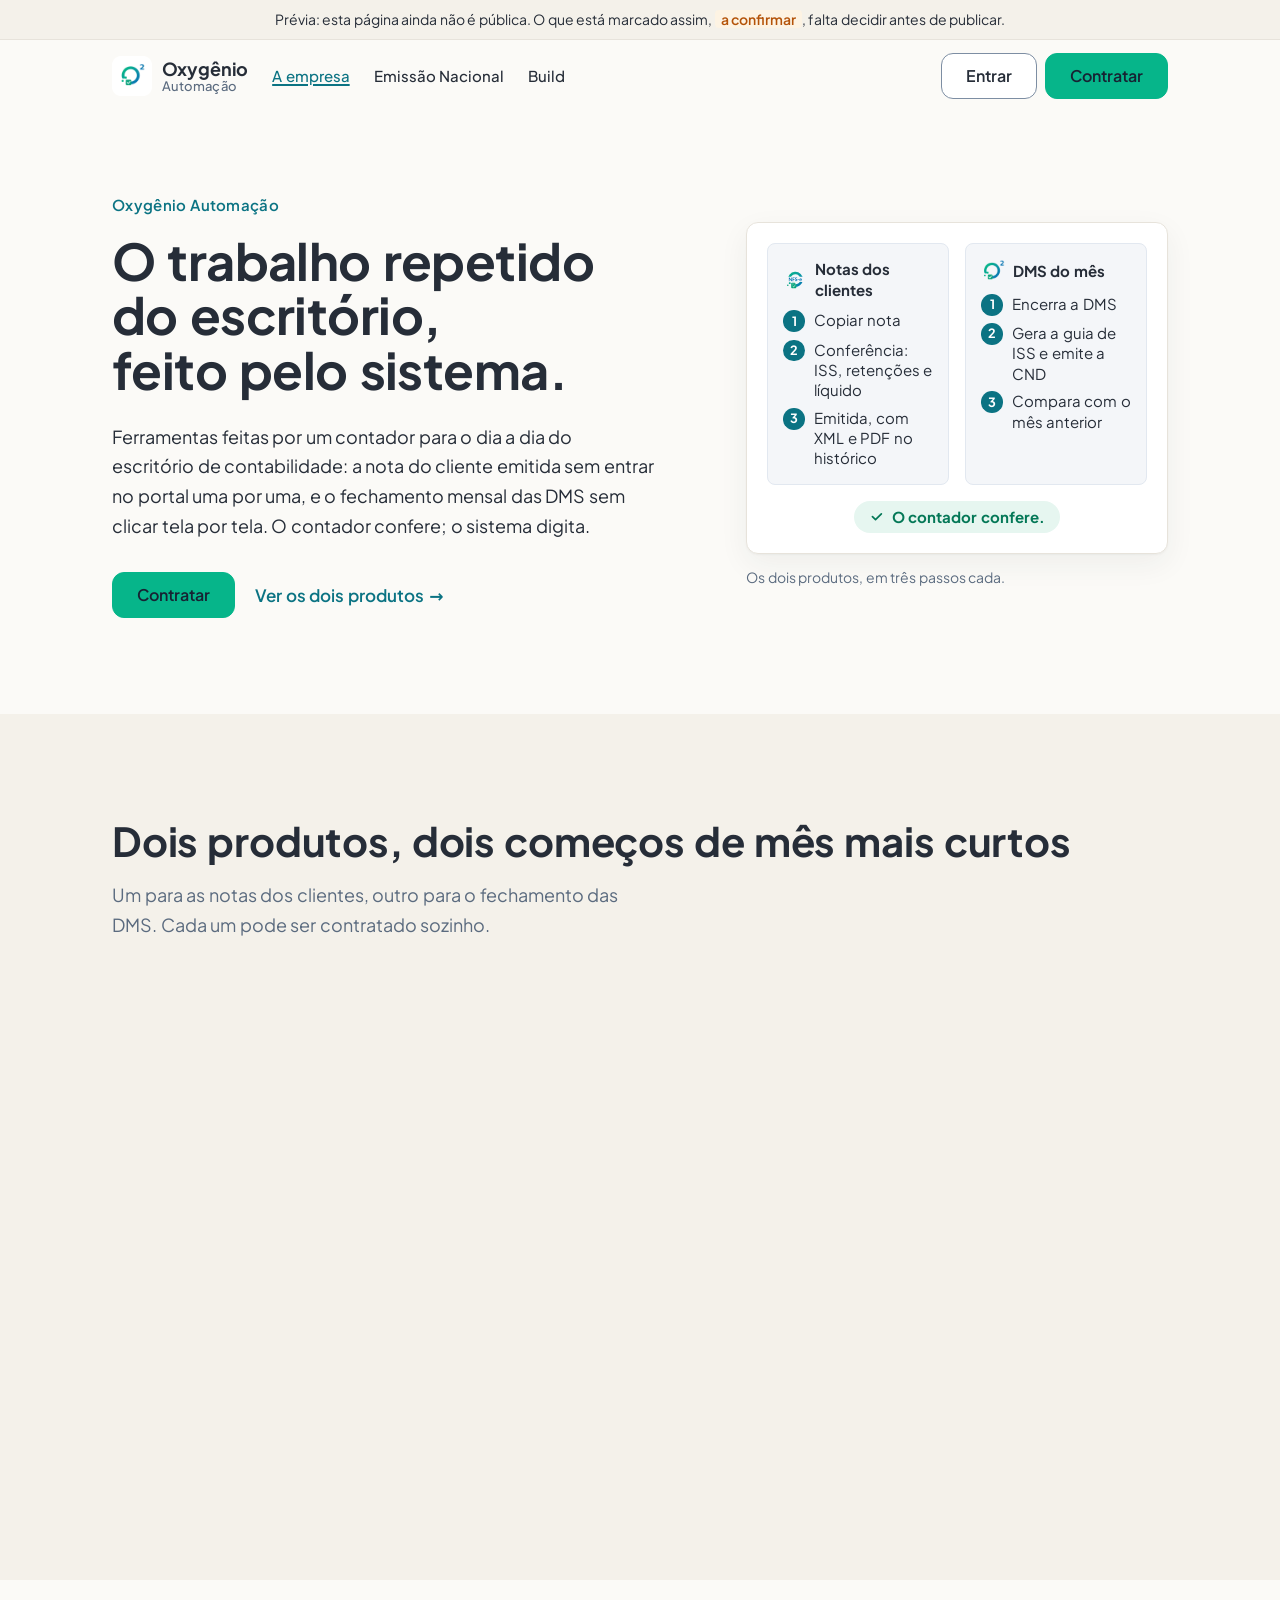
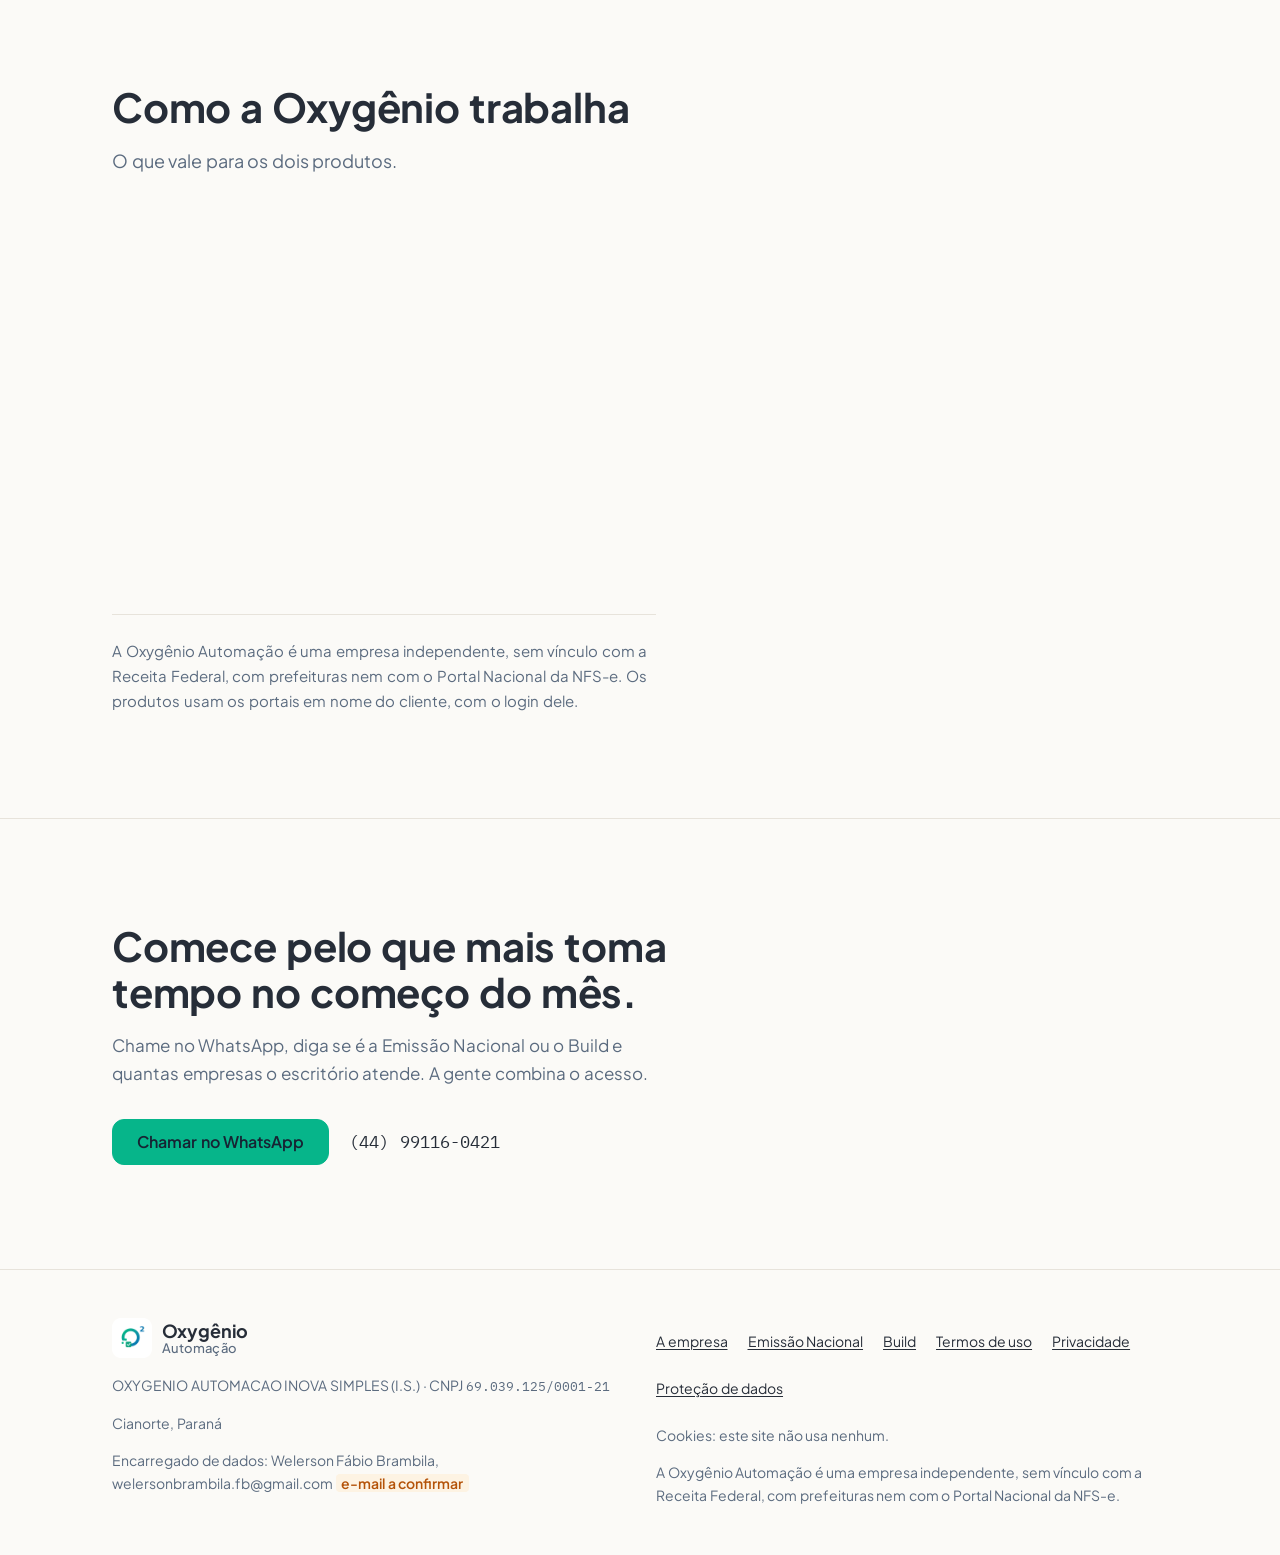
==== commit 29f2bc4c: "Lote 1 da rodada de 11/11: a segurança dita como ela é, nas páginas comerciais A rodada de agentes d" ====
--- a/index.html
+++ b/index.html
@@ -125,7 +125,7 @@
       </svg>
       <ul class="fatos">
         <li><strong>O contador decide, o sistema executa</strong>Nenhuma nota sai sem passar pela conferência de quem emite. No fechamento das DMS, quando os números não batem, o aplicativo para e pede para conferir no portal.</li>
-        <li><strong>Senha no cofre</strong>O login do portal de cada cliente fica cifrado, protegido por uma senha-mestra que só o escritório digita. A senha não aparece na tela nem nos registros.</li>
+        <li><strong>Senhas protegidas</strong>No Emissor, o login do portal de cada cliente fica num cofre cifrado, aberto pela senha-mestra do escritório. No Build, a senha do portal da prefeitura só fica guardada se você marcar Lembrar, protegida pelo Windows daquele computador. Nos dois, a senha não aparece na tela.</li>
         <li><strong>Só o que existe</strong>Os textos deste site descrevem o que os produtos fazem hoje. O que ainda não existe não está aqui.</li>
         <li><strong>Contato direto com a equipe</strong>Pelo WhatsApp, com quem fez o sistema. Sem fila de atendimento.</li>
       </ul>
--- a/pagina.css
+++ b/pagina.css
@@ -32,14 +32,23 @@
   --mov-pausa: 160ms;           /* respiro entre duas coisas que acontecem em seguida (a tela que entra espera a que sai) */
   --mov-cena: 4800ms;           /* a cena da maquete do emissor: copiar, trocar o valor, conferir, emitir (abaixo de 5 s, sem botão de pausa) */
   --mov-tela: 450ms;            /* uma tela dos passos se preenchendo por dentro (cada uma termina em menos de 1 s) */
-}
-
-/* a chave única (movimento.js, MOVIMENTO = false) e a preferência do sistema: tudo aparece parado e à vista, sem fade (decisão do dono, 08/11/2026) */
+  /* as cenas que contam algo (lote 9): o cadeado fechando, um traço se desenhando, os fatos chegando */
+  --mov-esmaecer: 560ms;        /* um bloco esmaecendo ao aparecer; fica mesmo com menos movimento */
+  --mov-gesto: 900ms;           /* um gesto de cena, devagar o bastante para o olho acompanhar */
+  --mov-espera: 200ms;          /* a cena espera o bloco assentar antes de começar */
+  --mov-gesto-curva: cubic-bezier(.45, 0, .2, 1);  /* acelera e freia: o gesto se vê do começo ao fim */
+}
+
+/* a chave única (movimento.js, MOVIMENTO = false): tudo aparece parado e à vista, sem fade */
 html[data-movimento="desligado"] {
   --mov-entrada: 1ms; --mov-hover: 0ms; --mov-passo: 0ms; --mov-desloc: 0px; --mov-maquete: 1ms; --mov-pausa: 0ms; --mov-cena: 1ms; --mov-tela: 1ms;
-}
+  --mov-esmaecer: 1ms; --mov-gesto: 1ms; --mov-espera: 0ms;
+}
+/* a preferência do sistema por menos movimento: a versão suave (decisão do dono, 09/11/2026). Nada se desloca, nada
+   cresce, as maquetes abrem no estado final; ficam o esmaecer dos blocos, os traços se desenhando e os fatos chegando. */
 @media (prefers-reduced-motion: reduce) {
   :root { --mov-entrada: 1ms; --mov-hover: 0ms; --mov-passo: 0ms; --mov-desloc: 0px; --mov-maquete: 1ms; --mov-pausa: 0ms; --mov-cena: 1ms; --mov-tela: 1ms; }
+  html .cadeado__arco { transform: none; transition: none; }  /* ganha da regra do arco, mais abaixo */
 }
 /* no celular, mais leve: cascata mais curta e nada que dependa do mouse */
 @media (max-width: 47.99rem) {
@@ -122,7 +131,7 @@
 @media (min-width: 60rem) and (max-width: 63.99rem) { .passos__tela { top: 8.75rem; } }
 
 /* --------------------------------------------------------------- aparecer ao entrar na tela */
-.aparece { opacity: 0; transform: translateY(var(--mov-desloc)); transition: opacity var(--mov-entrada) var(--mov-suave), transform var(--mov-entrada) var(--mov-suave); transition-delay: calc(var(--i, 0) * var(--mov-passo)); }
+.aparece { opacity: 0; transform: translateY(var(--mov-desloc)); transition: opacity var(--mov-esmaecer) var(--mov-suave), transform var(--mov-entrada) var(--mov-suave); transition-delay: calc(var(--i, 0) * var(--mov-passo)); }
 .aparece.visivel, html:not(.js) .aparece { opacity: 1; transform: none; }
 [data-cascata] > :nth-child(2) { --i: 1; }  [data-cascata] > :nth-child(3) { --i: 2; }
 [data-cascata] > :nth-child(4) { --i: 3; }  [data-cascata] > :nth-child(5) { --i: 4; }
@@ -304,12 +313,12 @@
 .conferencia__linha small { display: block; color: var(--texto-suave); font-size: .85em; }
 .conferencia__ok { display: grid; place-items: center; width: 1.4em; height: 1.4em; border-radius: 50%; background: var(--ok-suave); color: var(--ok); }
 .conferencia__ok svg { width: 1em; height: 1em; }
-.conferencia__ok path { stroke-dasharray: 20; stroke-dashoffset: 20; transition: stroke-dashoffset calc(var(--mov-entrada) * .6) var(--mov-suave) calc(var(--mov-passo) * (5 + var(--i, 0) * 3)); }
+.conferencia__ok path { stroke-dasharray: 20; stroke-dashoffset: 20; transition: stroke-dashoffset calc(var(--mov-gesto) * .6) var(--mov-gesto-curva) calc(var(--mov-espera) + var(--i, 0) * var(--mov-gesto) * .45); }
 .conferencia__linha:nth-of-type(2) { --i: 1; }  .conferencia__linha:nth-of-type(3) { --i: 2; }  .conferencia__linha:nth-of-type(4) { --i: 3; }
-.visivel .conferencia__ok path, html:not(.js) .conferencia__ok path { stroke-dashoffset: 0; }
-.conferencia__aviso { display: flex; gap: .6em; align-items: flex-start; margin: .6em 1em 1em; padding: .6em .8em; border-left: 3px solid var(--aviso); border-radius: 6px; background: var(--aviso-suave); color: var(--aviso); font-weight: 600; max-width: none; opacity: 0; transform: translateY(4px); transition: opacity var(--mov-entrada) var(--mov-suave) calc(var(--mov-passo) * 18), transform var(--mov-entrada) var(--mov-suave) calc(var(--mov-passo) * 18); }
+.em-foco .conferencia__ok path, html:not(.js) .conferencia__ok path { stroke-dashoffset: 0; }
+.conferencia__aviso { display: flex; gap: .6em; align-items: flex-start; margin: .6em 1em 1em; padding: .6em .8em; border-left: 3px solid var(--aviso); border-radius: 6px; background: var(--aviso-suave); color: var(--aviso); font-weight: 600; max-width: none; opacity: 0; transform: translateY(calc(var(--mov-desloc) * .3)); transition: opacity var(--mov-esmaecer) var(--mov-suave) calc(var(--mov-espera) + var(--mov-gesto) * 1.9), transform var(--mov-entrada) var(--mov-suave) calc(var(--mov-espera) + var(--mov-gesto) * 1.9); }
 .conferencia__aviso svg { flex: none; width: 1.3em; height: 1.3em; margin-top: .05em; }
-.visivel .conferencia__aviso, html:not(.js) .conferencia__aviso { opacity: 1; transform: none; }
+.em-foco .conferencia__aviso, html:not(.js) .conferencia__aviso { opacity: 1; transform: none; }
 @media (min-width: 48rem) { .conferencia { grid-template-columns: 1fr 1.3fr; gap: 2.5rem; align-items: center; padding: 2rem; } }
 .recursos { display: grid; gap: 1.25rem; }
 .recurso { display: grid; grid-template-columns: auto 1fr; gap: 1rem; align-items: start; padding: 1.25rem; border: 1px solid var(--pagina-linha); border-radius: var(--raio); background: var(--pagina-superficie); transition: transform var(--mov-hover) var(--mov-suave), box-shadow var(--mov-hover) var(--mov-suave); }
@@ -319,10 +328,11 @@
 .recurso p { font-size: .9375rem; color: var(--pagina-texto-suave); }
 /* M-06 (lote 8): o ícone se desenha uma vez quando o cartão entra na tela, um depois do outro; e de novo ao passar o mouse */
 .recurso__icone svg * { stroke-dasharray: 200; }  /* maior que qualquer traço dos ícones */
-html.js .recurso.visivel .recurso__icone svg * { animation: redesenhar calc(var(--mov-entrada) * 1.25) var(--mov-suave) both; animation-delay: calc(var(--mov-entrada) * .4 + var(--i, 0) * var(--mov-passo) * 2); }
+html.js .recurso:not(.em-foco) .recurso__icone svg * { stroke-dashoffset: 200; }
+html.js .recurso.em-foco .recurso__icone svg * { animation: redesenhar var(--mov-gesto) var(--mov-gesto-curva) both; animation-delay: calc(var(--mov-espera) + var(--i, 0) * var(--mov-gesto) * .15); }
 @media (hover: hover) {
   .recurso:hover { transform: translateY(-2px); box-shadow: var(--sombra-suave); }
-  .recurso:hover .recurso__icone svg * { animation: redesenhar calc(var(--mov-entrada) * 1.25) var(--mov-suave) both; animation-delay: 0s; }
+  .recurso:hover .recurso__icone svg * { animation: redesenhar var(--mov-gesto) var(--mov-gesto-curva) both; animation-delay: 0s; }
 }
 html[data-movimento="desligado"] .recurso .recurso__icone svg * { animation: none; }
 @keyframes redesenhar { from { stroke-dashoffset: 200; } to { stroke-dashoffset: 0; } }
@@ -344,19 +354,25 @@
 .cadeado { width: 7rem; height: 7rem; color: var(--marca); }
 /* M-14 (lote 7): no Build, "Onde ele para e chama você" tem o sinal de parada, que se desenha uma vez ao entrar; sem tremor */
 .parada { width: 7rem; height: 7rem; color: var(--aviso); }
-.parada path { stroke-dasharray: 80; stroke-dashoffset: 80; transition: stroke-dashoffset var(--mov-entrada) var(--mov-suave) calc(var(--mov-passo) * 4); }
-.parada path:nth-child(2) { transition-delay: calc(var(--mov-passo) * 10); }  .parada path:nth-child(3) { transition-delay: calc(var(--mov-passo) * 12); }
-.visivel .parada path, html:not(.js) .parada path { stroke-dashoffset: 0; }
-.cadeado__arco { transform: translateY(-5px); transition: transform var(--mov-entrada) var(--mov-suave) calc(var(--mov-passo) * 4); }
-.visivel .cadeado__arco { transform: translateY(0); }
-.cadeado__check { stroke-dasharray: 12; stroke-dashoffset: 12; transition: stroke-dashoffset calc(var(--mov-entrada) * .7) var(--mov-suave) calc(var(--mov-passo) * 11); }
-.visivel .cadeado__check { stroke-dashoffset: 0; }
+/* lote 9: a cena começa com o bloco no meio da tela (.em-foco), espera ele assentar, e cada gesto leva --mov-gesto */
+.parada path { stroke-dasharray: 80; stroke-dashoffset: 80; transition: stroke-dashoffset var(--mov-gesto) var(--mov-gesto-curva) var(--mov-espera); }
+.parada path:nth-child(2) { transition-delay: calc(var(--mov-espera) + var(--mov-gesto) * .8); }  .parada path:nth-child(3) { transition-delay: calc(var(--mov-espera) + var(--mov-gesto) * 1.05); }
+.em-foco .parada path, html:not(.js) .parada path { stroke-dashoffset: 0; }
+.cadeado { overflow: visible; }  /* o arco aberto passa do topo do desenho */
+.cadeado__arco { transform: translateY(-5px); transition: transform var(--mov-gesto) var(--mov-gesto-curva) var(--mov-espera); }
+.em-foco .cadeado__arco { transform: translateY(0); }
+.cadeado__check { stroke-dasharray: 12; stroke-dashoffset: 12; transition: stroke-dashoffset calc(var(--mov-gesto) * .7) var(--mov-gesto-curva) calc(var(--mov-espera) + var(--mov-gesto) * .9); }
+.em-foco .cadeado__check { stroke-dashoffset: 0; }
 html:not(.js) .cadeado__arco { transform: none; }  html:not(.js) .cadeado__check { stroke-dashoffset: 0; }
 .fatos { display: grid; gap: 1.25rem; margin: 0; padding: 0; list-style: none; max-width: none; }
-.fatos li { margin: 0; padding-left: 1.25rem; border-left: 3px solid var(--marca); transition: opacity var(--mov-entrada) var(--mov-suave), transform var(--mov-entrada) var(--mov-suave), border-color var(--mov-entrada); transition-delay: calc(var(--mov-passo) * (10 + var(--i, 0) * 3)); }
+.fatos li { margin: 0; padding-left: 1.25rem; border-left: 3px solid var(--marca); transition: opacity var(--mov-esmaecer) var(--mov-suave), transform var(--mov-entrada) var(--mov-suave), border-color var(--mov-esmaecer); transition-delay: calc(var(--mov-espera) + var(--mov-gesto) * (1.45 + var(--i, 0) * .3)); }
 /* M-07 (lote 8): depois que o cadeado fecha, cada fato chega e a borda acende, um por vez; sem JavaScript, tudo à vista */
 .fatos li:nth-child(2) { --i: 1; }  .fatos li:nth-child(3) { --i: 2; }  .fatos li:nth-child(4) { --i: 3; }
-html.js .aparece:not(.visivel) .fatos li { opacity: 0; transform: translateY(var(--mov-desloc)); border-color: var(--marca-suave); }
+html.js .aparece:not(.em-foco) .fatos li { opacity: 0; transform: translateY(var(--mov-desloc)); border-color: var(--marca-suave); }
+/* o estado de espera das cenas entra sem transição: ao carregar a página, ou ao voltar a ela já rolada, nada se desfaz
+   aos poucos na frente de quem lê; só a chegada da cena é animada */
+.aparece:not(.em-foco) .cadeado__arco, .aparece:not(.em-foco) .cadeado__check, .aparece:not(.em-foco) .parada path,
+.aparece:not(.em-foco) .conferencia__ok path, .aparece:not(.em-foco) .conferencia__aviso, html.js .aparece:not(.em-foco) .fatos li { transition: none; }
 .fatos strong { display: block; margin-bottom: .2rem; }
 .independencia { margin-top: 2rem; padding-top: 1.5rem; border-top: 1px solid var(--pagina-linha); color: var(--pagina-texto-suave); font-size: .9375rem; }
 
@@ -494,6 +510,7 @@
 .legal h1 { font-size: clamp(2rem, 1.5rem + 1.5vw, 2.75rem); }
 .legal__resumo { margin-top: 1.25rem; font-size: 1.125rem; color: var(--pagina-texto-suave); }
 .aviso { margin-top: 1.5rem; padding: .9rem 1.25rem; border-left: 4px solid var(--aviso); border-radius: var(--raio); background: var(--aviso-suave); max-width: none; }
+.endereco { overflow-wrap: anywhere; }  /* L1 (12/11/2026): o endereço do emissor por extenso não estoura a tela de 360 px; no HTML, a quebra preferida é depois de "emissor." */
 .legal h2 { margin-top: 2.75rem; margin-bottom: .75rem; font-size: 1.5rem; }
 .legal h3 { margin-top: 1.5rem; margin-bottom: .4rem; font-size: 1.0625rem; }
 .legal p, .legal ul { max-width: none; }
@@ -515,7 +532,9 @@
 /* --------------------------------------------------------------- impressão: tudo à vista, nada preso, nada repetido (U-04) */
 @media print {
   .aparece, .passos__tela .mini, .fluxo > *, .conferencia__aviso, .pista__passos li, .pista__selo, .pistas, .fatos li { opacity: 1; transform: none; transition: none; animation: none; }
-  .recurso__icone svg * { animation: none; stroke-dashoffset: 0; }
+  .recurso__icone svg *, html.js .recurso:not(.em-foco) .recurso__icone svg * { animation: none; stroke-dashoffset: 0; }
+  html.js .aparece:not(.em-foco) .fatos li { opacity: 1; transform: none; border-color: var(--marca); }
+  .cadeado__arco { transform: none; }  .cadeado__check { stroke-dashoffset: 0; }
   .conferencia__ok path, .parada path, .maquete__progresso .mini__chip path { stroke-dashoffset: 0; }
   .maquete__progresso .mini__chip { opacity: 1; animation: none; }
   .maquete__cartao--atencao::after { display: none; }
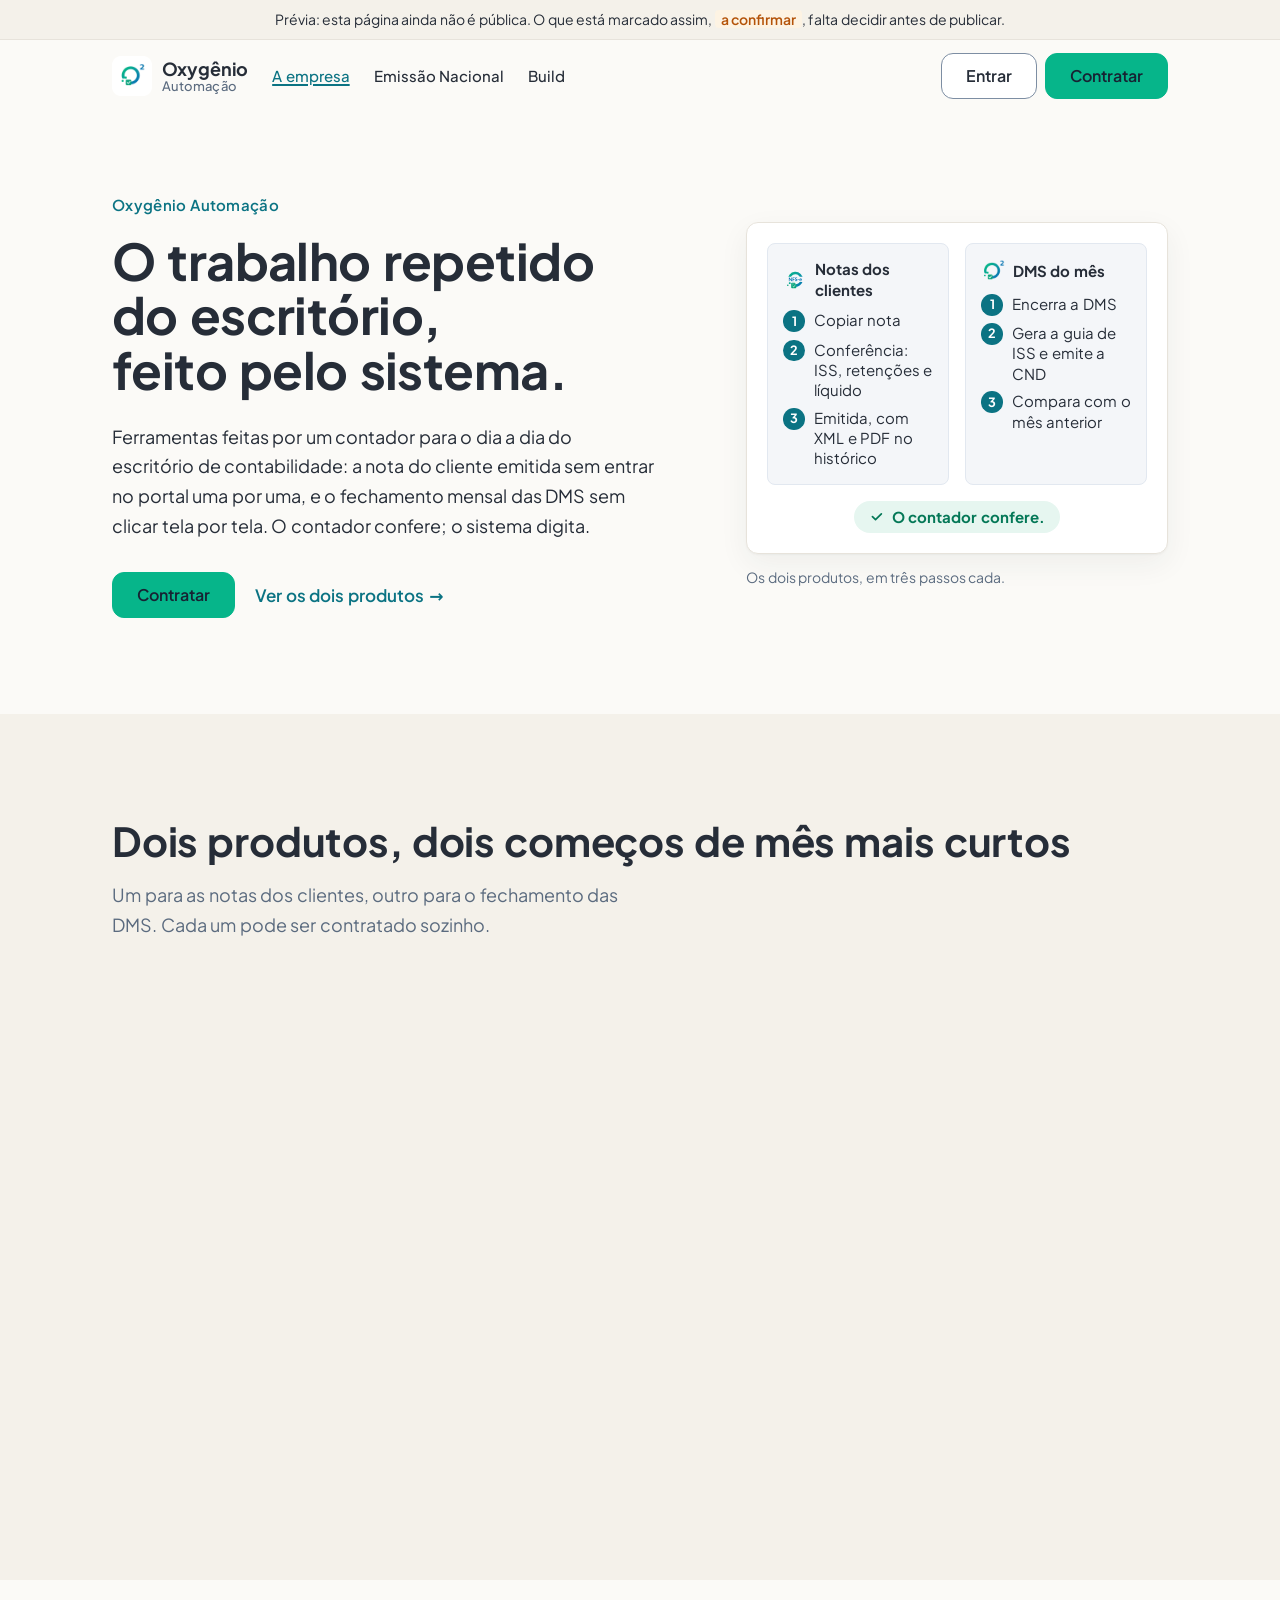
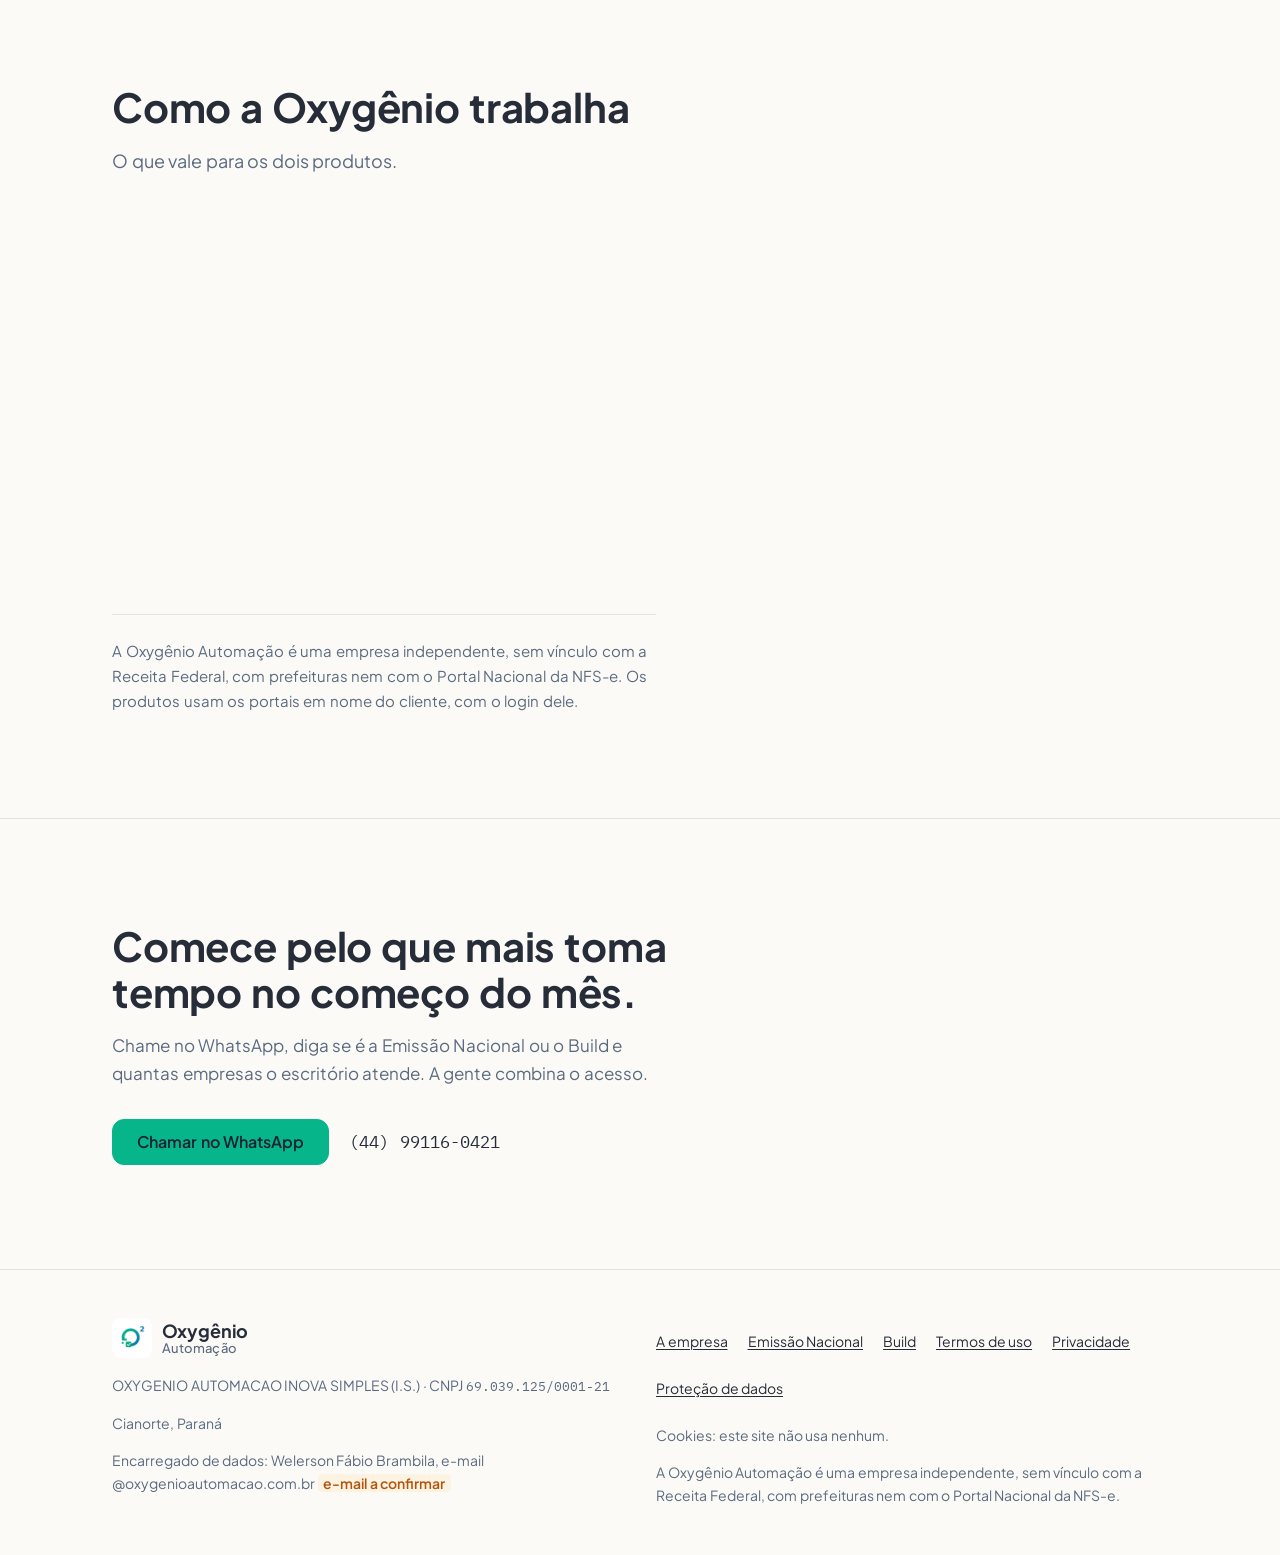
==== commit e74d27c7: "Lote 2 da rodada de 11/11: os textos legais na versão 0.4 e o e-mail do encarregado no domínio da em" ====
--- a/index.html
+++ b/index.html
@@ -156,7 +156,7 @@
       </a>
       <p>OXYGENIO AUTOMACAO INOVA SIMPLES (I.S.) · CNPJ <span class="numero">69.039.125/0001-21</span></p>
       <p>Cianorte, Paraná</p>
-      <p>Encarregado de dados: Welerson Fábio Brambila, welersonbrambila.fb@gmail.com <span class="a-confirmar">e-mail a confirmar</span></p>
+      <p>Encarregado de dados: Welerson Fábio Brambila, e-mail @oxygenioautomacao.com.br <span class="a-confirmar">e-mail a confirmar</span></p>
     </div>
     <div>
       <ul class="rodape__links">
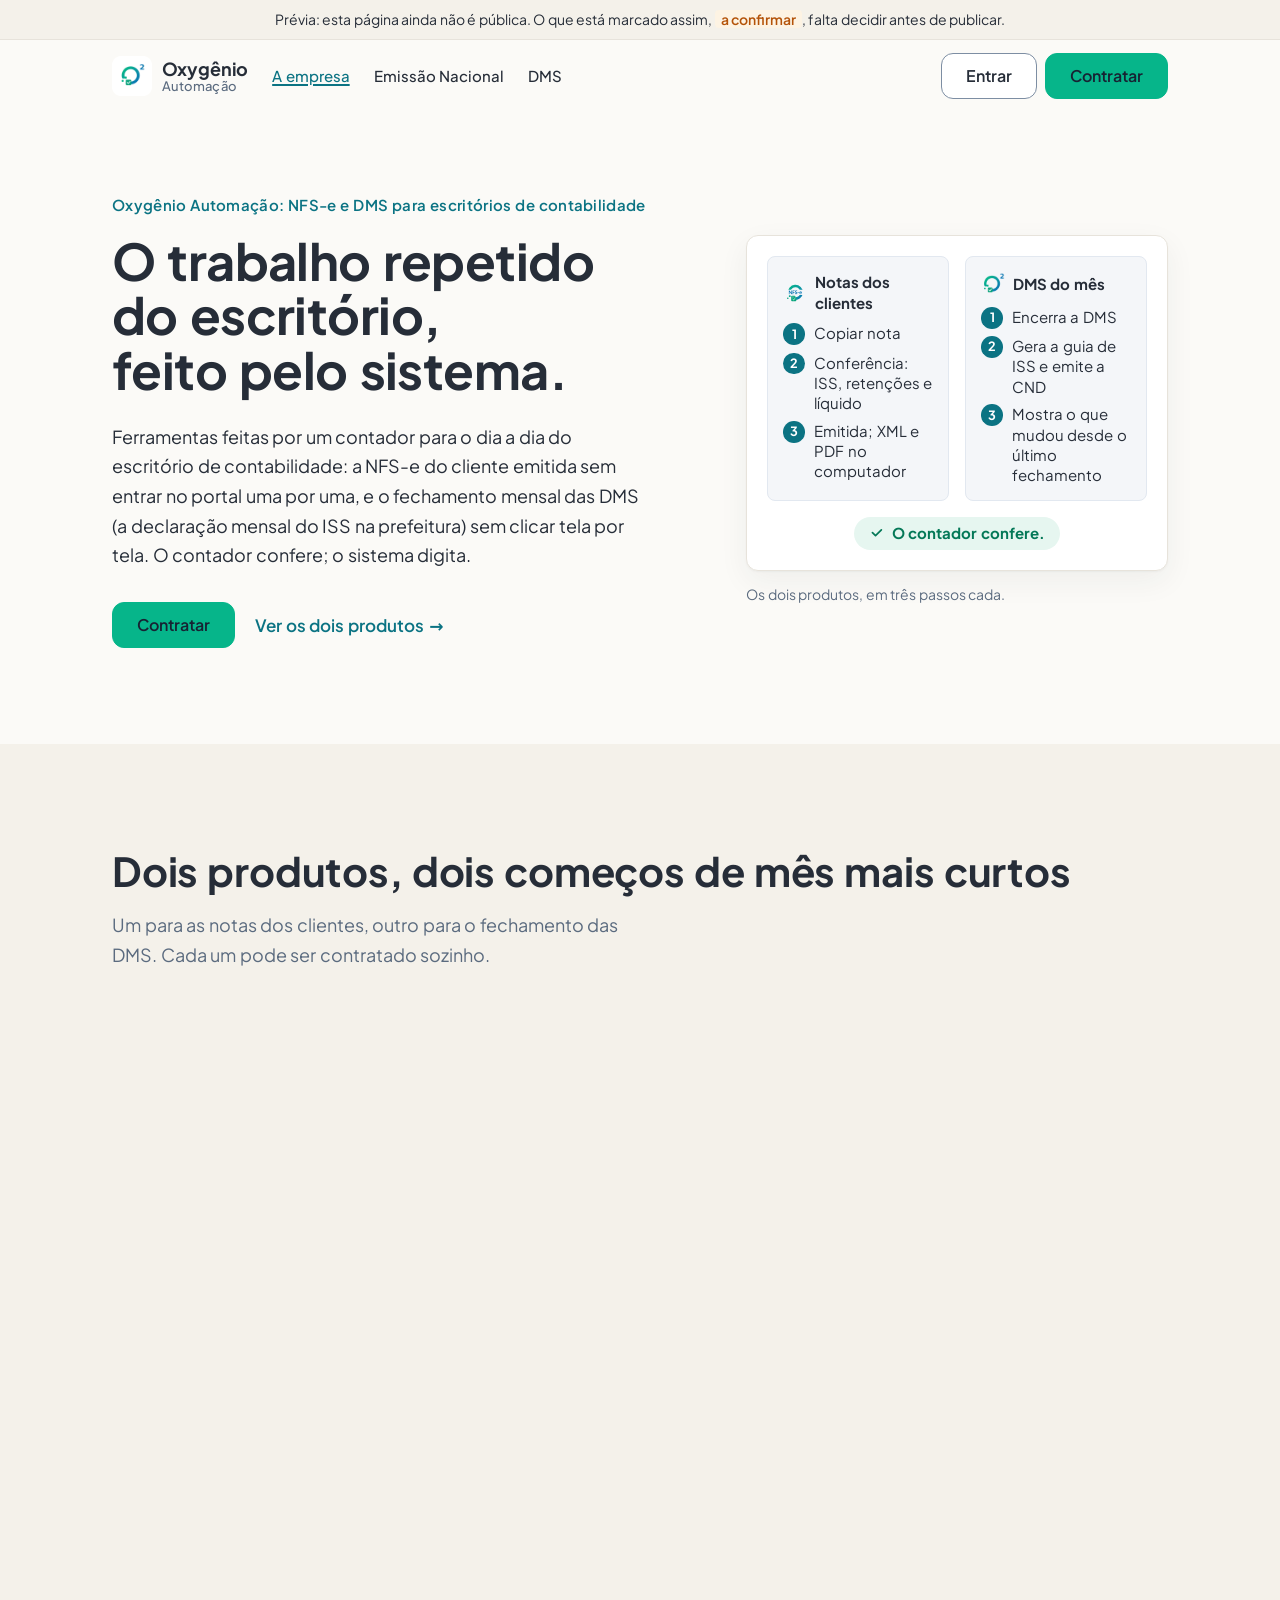
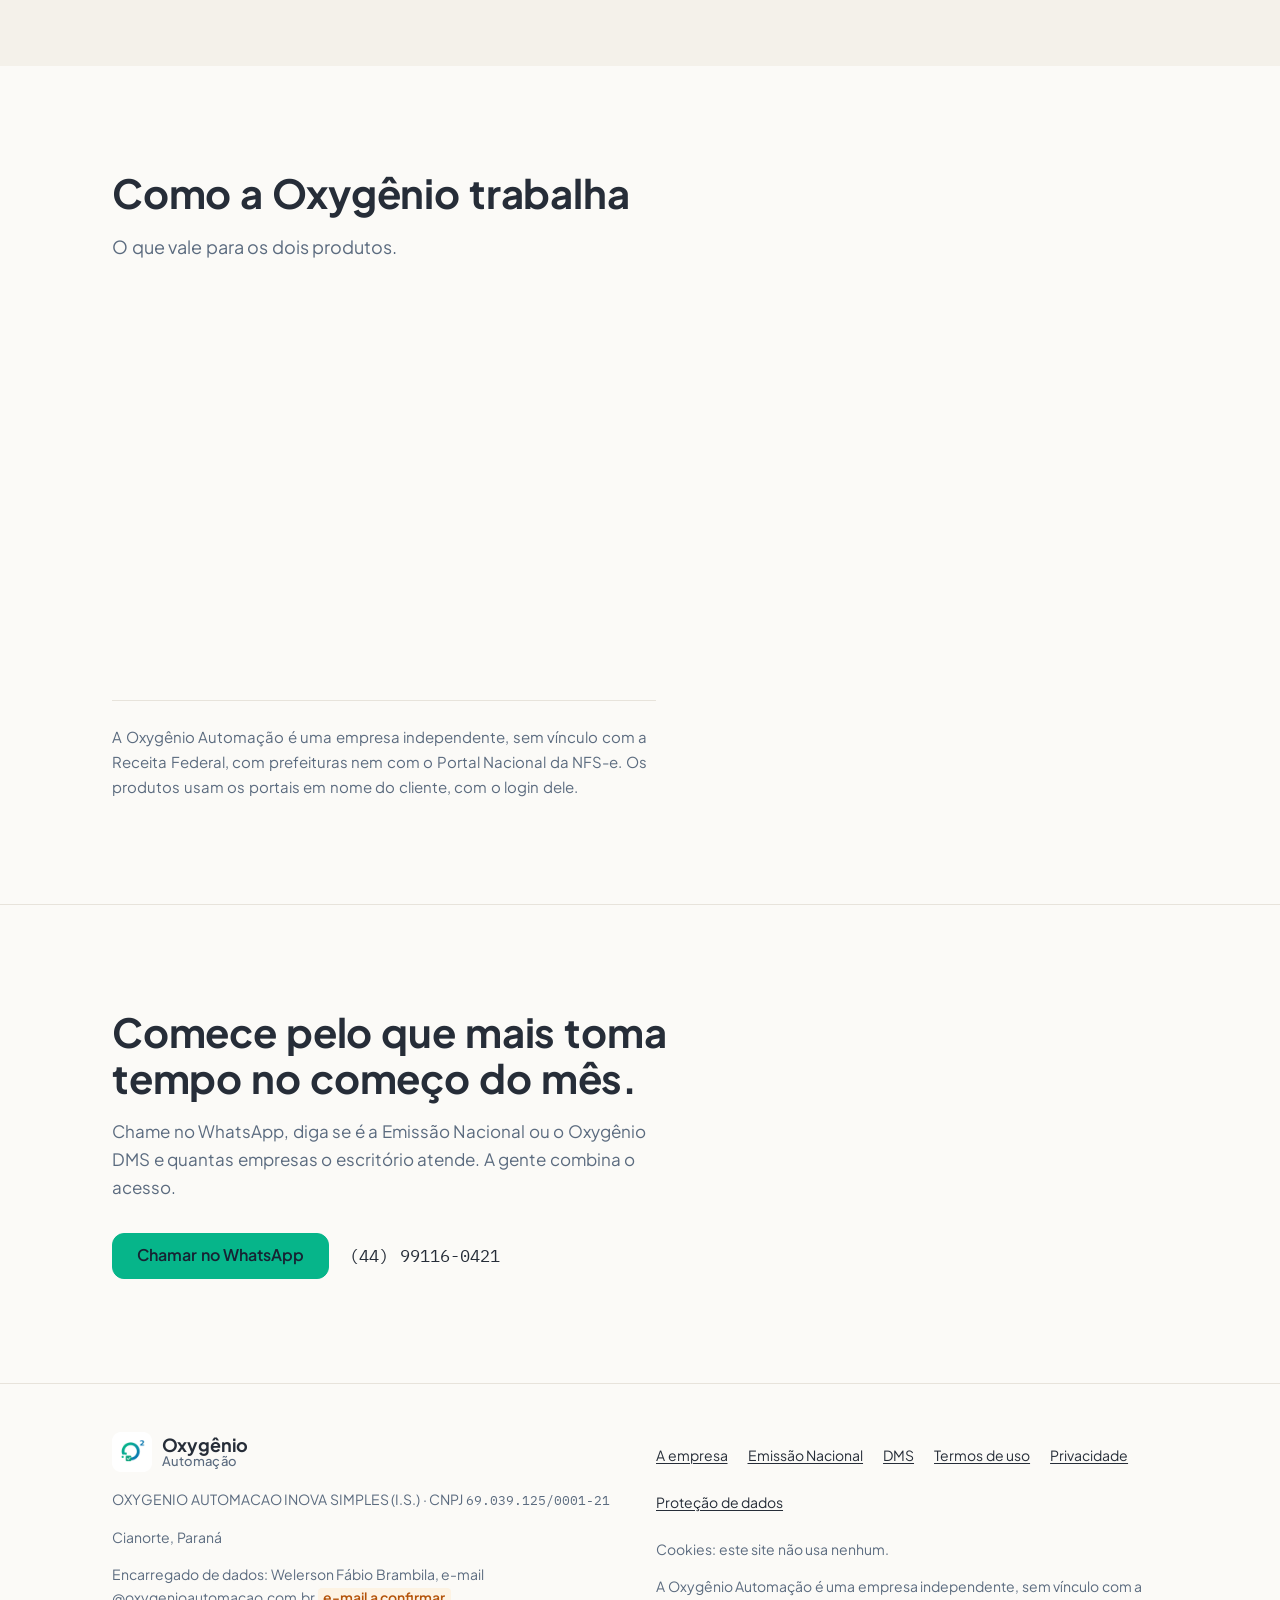
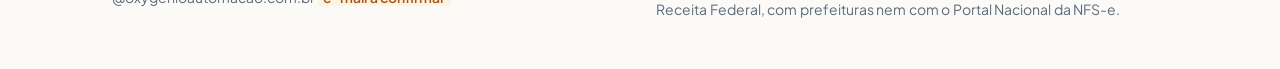
==== commit cda755ce: "Lotes 3, 4, 5 e 10 da rodada de 11/11: o Emissor e o DMS ditos como são, os três planos e o nome Oxy" ====
--- a/index.html
+++ b/index.html
@@ -6,7 +6,7 @@
 <meta http-equiv="Content-Security-Policy" content="default-src 'none'; style-src 'self'; font-src 'self'; img-src 'self'; script-src 'self'; base-uri 'none'; form-action 'none'">
 <meta name="robots" content="noindex, nofollow">
 <title>Oxygênio Automação: ferramentas para o escritório de contabilidade</title>
-<meta name="description" content="A Oxygênio Automação faz ferramentas para escritórios de contabilidade: a Oxygênio Emissão Nacional, que emite as NFS-e dos clientes sem entrar no portal uma por uma, e o Oxygenio Build, que encerra as DMS da prefeitura empresa por empresa.">
+<meta name="description" content="A Oxygênio Automação faz ferramentas para escritórios de contabilidade: a Oxygênio Emissão Nacional, que emite as NFS-e dos clientes sem entrar no portal uma por uma, e o Oxygênio DMS, que encerra as DMS da prefeitura empresa por empresa.">
 <link rel="icon" href="imagens/oxygenio_badge_192.png" type="image/png">
 <link rel="stylesheet" href="estilos.css">
 <link rel="stylesheet" href="pagina.css">
@@ -25,7 +25,7 @@
     <nav class="cabecalho__menu" aria-label="Páginas do site">
       <a href="index.html" aria-current="page">A empresa</a>
       <a href="emissao-nacional.html">Emissão Nacional</a>
-      <a href="build.html">Build</a>
+      <a href="build.html">DMS</a>
     </nav>
     <div class="cabecalho__acoes">
       <a class="botao discreto" href="https://emissor.oxygenioautomacao.com.br/">Entrar</a>
@@ -39,22 +39,22 @@
 <section class="destaque" aria-labelledby="titulo">
   <div class="largura destaque__grade">
     <div>
-      <p class="sobretitulo">Oxygênio Automação</p>
+      <p class="sobretitulo">Oxygênio Automação: NFS-e e DMS para escritórios de contabilidade</p>
       <h1 id="titulo"><span>O trabalho repetido do escritório,</span> <span>feito pelo sistema.</span></h1>
-      <p class="destaque__frase">Ferramentas feitas por um contador para o dia a dia do escritório de contabilidade: a nota do cliente emitida sem entrar no portal uma por uma, e o fechamento mensal das DMS sem clicar tela por tela. O contador confere; o sistema digita.</p>
+      <p class="destaque__frase">Ferramentas feitas por um contador para o dia a dia do escritório de contabilidade: a NFS-e do cliente emitida sem entrar no portal uma por uma, e o fechamento mensal das DMS (a declaração mensal do ISS na prefeitura) sem clicar tela por tela. O contador confere; o sistema digita.</p>
       <p class="destaque__acoes">
         <a class="botao" href="https://wa.me/5544991160421?text=Ol%C3%A1%2C%20quero%20conhecer%20os%20produtos%20da%20Oxyg%C3%AAnio%20Automa%C3%A7%C3%A3o%20para%20o%20meu%20escrit%C3%B3rio.">Contratar<span class="tudo-oculto"> (abre o WhatsApp)</span></a>
         <a class="link-seta" href="#produtos">Ver os dois produtos</a>
       </p>
     </div>
-    <figure class="pistas" role="img" aria-label="Maquete com as duas pistas da Oxygênio: notas dos clientes, em três passos (copiar nota; conferência do ISS, das retenções e do líquido; emitida, com XML e PDF no histórico), e DMS do mês, em três passos (encerra a DMS; gera a guia de ISS e emite a CND; compara com o mês anterior). As duas terminam no mesmo ponto: o contador confere.">
+    <figure class="pistas" role="img" aria-label="Maquete com as duas pistas da Oxygênio: notas dos clientes, em três passos (copiar nota; conferência do ISS, das retenções e do líquido; emitida, com XML e PDF baixados no computador), e DMS do mês, em três passos (encerra a DMS; gera a guia de ISS e emite a CND; mostra o que mudou desde o último fechamento do mês). As duas terminam no mesmo ponto: o contador confere.">
       <div class="pistas__janela" aria-hidden="true">
         <div class="pista">
           <p class="pista__titulo"><img src="imagens/oxygenio_nfse_icon.svg" width="24" height="24" alt="">Notas dos clientes</p>
           <ol class="pista__passos">
             <li><span class="pista__numero">1</span>Copiar nota</li>
             <li><span class="pista__numero">2</span>Conferência: ISS, retenções e líquido</li>
-            <li><span class="pista__numero">3</span>Emitida, com XML e PDF no histórico</li>
+            <li><span class="pista__numero">3</span>Emitida; XML e PDF no computador</li>
           </ol>
         </div>
         <div class="pista">
@@ -62,7 +62,7 @@
           <ol class="pista__passos">
             <li><span class="pista__numero">1</span>Encerra a DMS</li>
             <li><span class="pista__numero">2</span>Gera a guia de ISS e emite a CND</li>
-            <li><span class="pista__numero">3</span>Compara com o mês anterior</li>
+            <li><span class="pista__numero">3</span>Mostra o que mudou desde o último fechamento</li>
           </ol>
         </div>
         <p class="pista__selo"><svg viewBox="0 0 24 24" fill="none" stroke="currentColor" stroke-width="2.5" stroke-linecap="round" stroke-linejoin="round"><path d="m18 7-8.5 8.5L5 11"/></svg>O contador confere.</p>
@@ -85,26 +85,26 @@
         <p class="cartao-produto__frase">Emissor de NFS-e para escritórios de contabilidade. Pelo navegador, com login e senha do Portal Nacional, sem certificado digital.</p>
         <ul>
           <li>Todos os prestadores do escritório numa conta só.</li>
-          <li>Copiar nota: a recorrente do cliente em um clique.</li>
+          <li>Copiar nota: a recorrente do cliente nasce da do mês passado.</li>
           <li>Conferência do ISS, das retenções e do líquido antes de emitir.</li>
-          <li>XML e PDF no histórico, por empresa e competência.</li>
+          <li>XML e PDF baixados no computador do escritório, por empresa e mês.</li>
         </ul>
         <p class="cartao-produto__acoes">
           <a class="link-seta" href="emissao-nacional.html">Conhecer a Emissão Nacional</a>
         </p>
       </article>
       <article class="cartao-produto aparece">
-        <img class="cartao-produto__marca" src="imagens/oxygenio_icon_256.png" width="64" height="64" alt="Logo do Oxygenio Build">
-        <h3>Oxygenio Build</h3>
-        <p class="cartao-produto__frase">Aplicativo para Windows que faz o fechamento mensal do ISS no sistema da prefeitura, empresa por empresa.</p>
+        <img class="cartao-produto__marca" src="imagens/oxygenio_icon_256.png" width="64" height="64" alt="Logo do Oxygênio DMS">
+        <h3>Oxygênio DMS</h3>
+        <p class="cartao-produto__frase">Aplicativo para Windows que faz o fechamento mensal do ISS no portal da prefeitura, empresa por empresa.</p>
         <ul>
           <li>Encerra a DMS de serviços prestados e a de serviços tomados.</li>
-          <li>Gera e guarda a guia de ISS e emite a CND municipal.</li>
+          <li>Gera e guarda a guia de ISS e emite a CND municipal (a certidão negativa de débitos).</li>
           <li>Baixa os XML das notas e gera o PDF de cada uma.</li>
-          <li>Compara cada fechamento com o anterior e aponta o que mudou.</li>
+          <li>Rodado de novo o mesmo mês, mostra o que mudou desde o fechamento anterior.</li>
         </ul>
         <p class="cartao-produto__acoes">
-          <a class="link-seta" href="build.html">Conhecer o Build</a>
+          <a class="link-seta" href="build.html">Conhecer o Oxygênio DMS</a>
         </p>
       </article>
     </div>
@@ -125,9 +125,9 @@
       </svg>
       <ul class="fatos">
         <li><strong>O contador decide, o sistema executa</strong>Nenhuma nota sai sem passar pela conferência de quem emite. No fechamento das DMS, quando os números não batem, o aplicativo para e pede para conferir no portal.</li>
-        <li><strong>Senhas protegidas</strong>No Emissor, o login do portal de cada cliente fica num cofre cifrado, aberto pela senha-mestra do escritório. No Build, a senha do portal da prefeitura só fica guardada se você marcar Lembrar, protegida pelo Windows daquele computador. Nos dois, a senha não aparece na tela.</li>
-        <li><strong>Só o que existe</strong>Os textos deste site descrevem o que os produtos fazem hoje. O que ainda não existe não está aqui.</li>
-        <li><strong>Contato direto com a equipe</strong>Pelo WhatsApp, com quem fez o sistema. Sem fila de atendimento.</li>
+        <li><strong>Senhas protegidas</strong>No Emissor, o login do portal de cada cliente fica num cofre cifrado, aberto pela senha-mestra do escritório. No Oxygênio DMS, a senha do portal da prefeitura só fica guardada se você marcar Lembrar, protegida pelo Windows daquele computador. Nos dois, a senha não aparece na tela.</li>
+        <li><strong>Sem letra miúda</strong>Os textos deste site descrevem os produtos como a equipe entrega ao escritório. O que não estiver claro, pergunte antes de contratar.</li>
+        <li><strong>Contato direto com a equipe</strong>Pelo WhatsApp, direto com quem fez o sistema.</li>
       </ul>
     </div>
     <p class="independencia">A Oxygênio Automação é uma empresa independente, sem vínculo com a Receita Federal, com prefeituras nem com o Portal Nacional da NFS-e. Os produtos usam os portais em nome do cliente, com o login dele.</p>
@@ -137,7 +137,7 @@
 <section id="contato" class="chamada" aria-labelledby="t-contato">
   <div class="largura">
     <h2 id="t-contato">Comece pelo que mais toma tempo no começo do mês.</h2>
-    <p class="apoio">Chame no WhatsApp, diga se é a Emissão Nacional ou o Build e quantas empresas o escritório atende. A gente combina o acesso.</p>
+    <p class="apoio">Chame no WhatsApp, diga se é a Emissão Nacional ou o Oxygênio DMS e quantas empresas o escritório atende. A gente combina o acesso.</p>
     <p class="chamada__acoes">
       <a class="botao whatsapp" href="https://wa.me/5544991160421?text=Ol%C3%A1%2C%20vim%20pelo%20site%20da%20Oxyg%C3%AAnio%20Automa%C3%A7%C3%A3o.">Chamar no WhatsApp</a>
       <span class="numero">(44) 99116-0421</span>
@@ -162,7 +162,7 @@
       <ul class="rodape__links">
         <li><a href="index.html">A empresa</a></li>
         <li><a href="emissao-nacional.html">Emissão Nacional</a></li>
-        <li><a href="build.html">Build</a></li>
+        <li><a href="build.html">DMS</a></li>
         <li><a href="termos-de-uso.html">Termos de uso</a></li>
         <li><a href="privacidade.html">Privacidade</a></li>
         <li><a href="lgpd.html">Proteção de dados</a></li>
--- a/pagina.css
+++ b/pagina.css
@@ -387,6 +387,11 @@
 .plano li { padding-left: 1.5rem; background: no-repeat left .35em / 1rem url("imagens/check.svg"); }
 .plano__acao { margin-top: auto; }
 .planos__nota { margin-top: 1.5rem; color: var(--pagina-texto-suave); font-size: .9375rem; }
+/* L4 (12/11/2026): o que ter em mãos antes de começar, dentro de "Como funciona" */
+.antes { margin-top: 2.5rem; padding: 1.5rem 1.75rem; border: 1px solid var(--pagina-linha); border-radius: var(--raio); background: var(--pagina-superficie); max-width: 46rem; }
+.antes h3 { margin-bottom: .75rem; }
+.antes ul { margin: 0; padding-left: 1.25rem; }
+.antes li + li { margin-top: .4rem; }
 
 /* perguntas: altura animada, contida no item, e o ícone que gira */
 .perguntas { display: grid; gap: .5rem; max-width: 46rem; }
@@ -438,7 +443,7 @@
   .recursos { grid-template-columns: repeat(2, 1fr); }
   .produto { grid-template-columns: auto 1fr; align-items: start; }
   .seguranca { grid-template-columns: auto 1fr; gap: 3rem; align-items: start; }
-  .planos { grid-template-columns: repeat(2, 1fr); max-width: 52rem; }
+  .planos { grid-template-columns: repeat(3, 1fr); }  /* três planos desde 12/11/2026 */
   .fatos { grid-template-columns: repeat(2, 1fr); gap: 1.5rem 2.5rem; }
   .rodape__grade { grid-template-columns: 1fr 1fr; }
 }
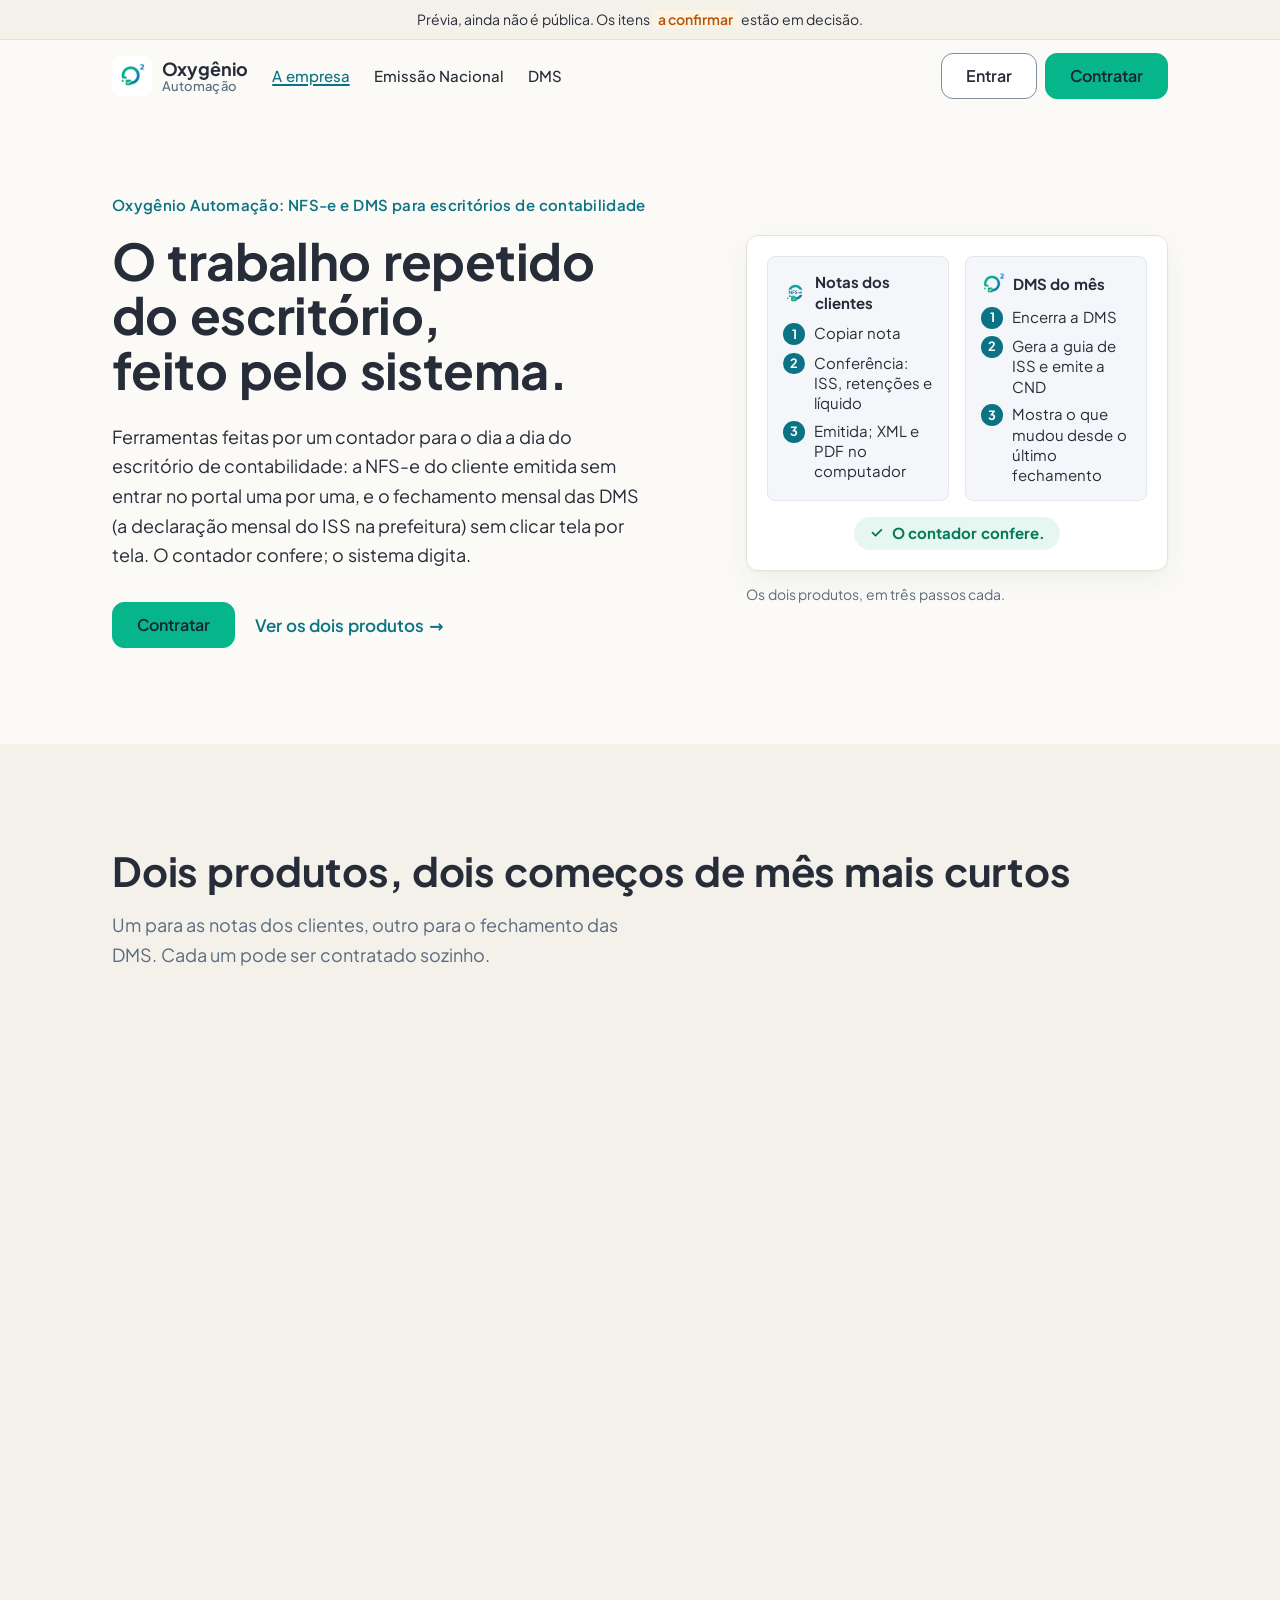
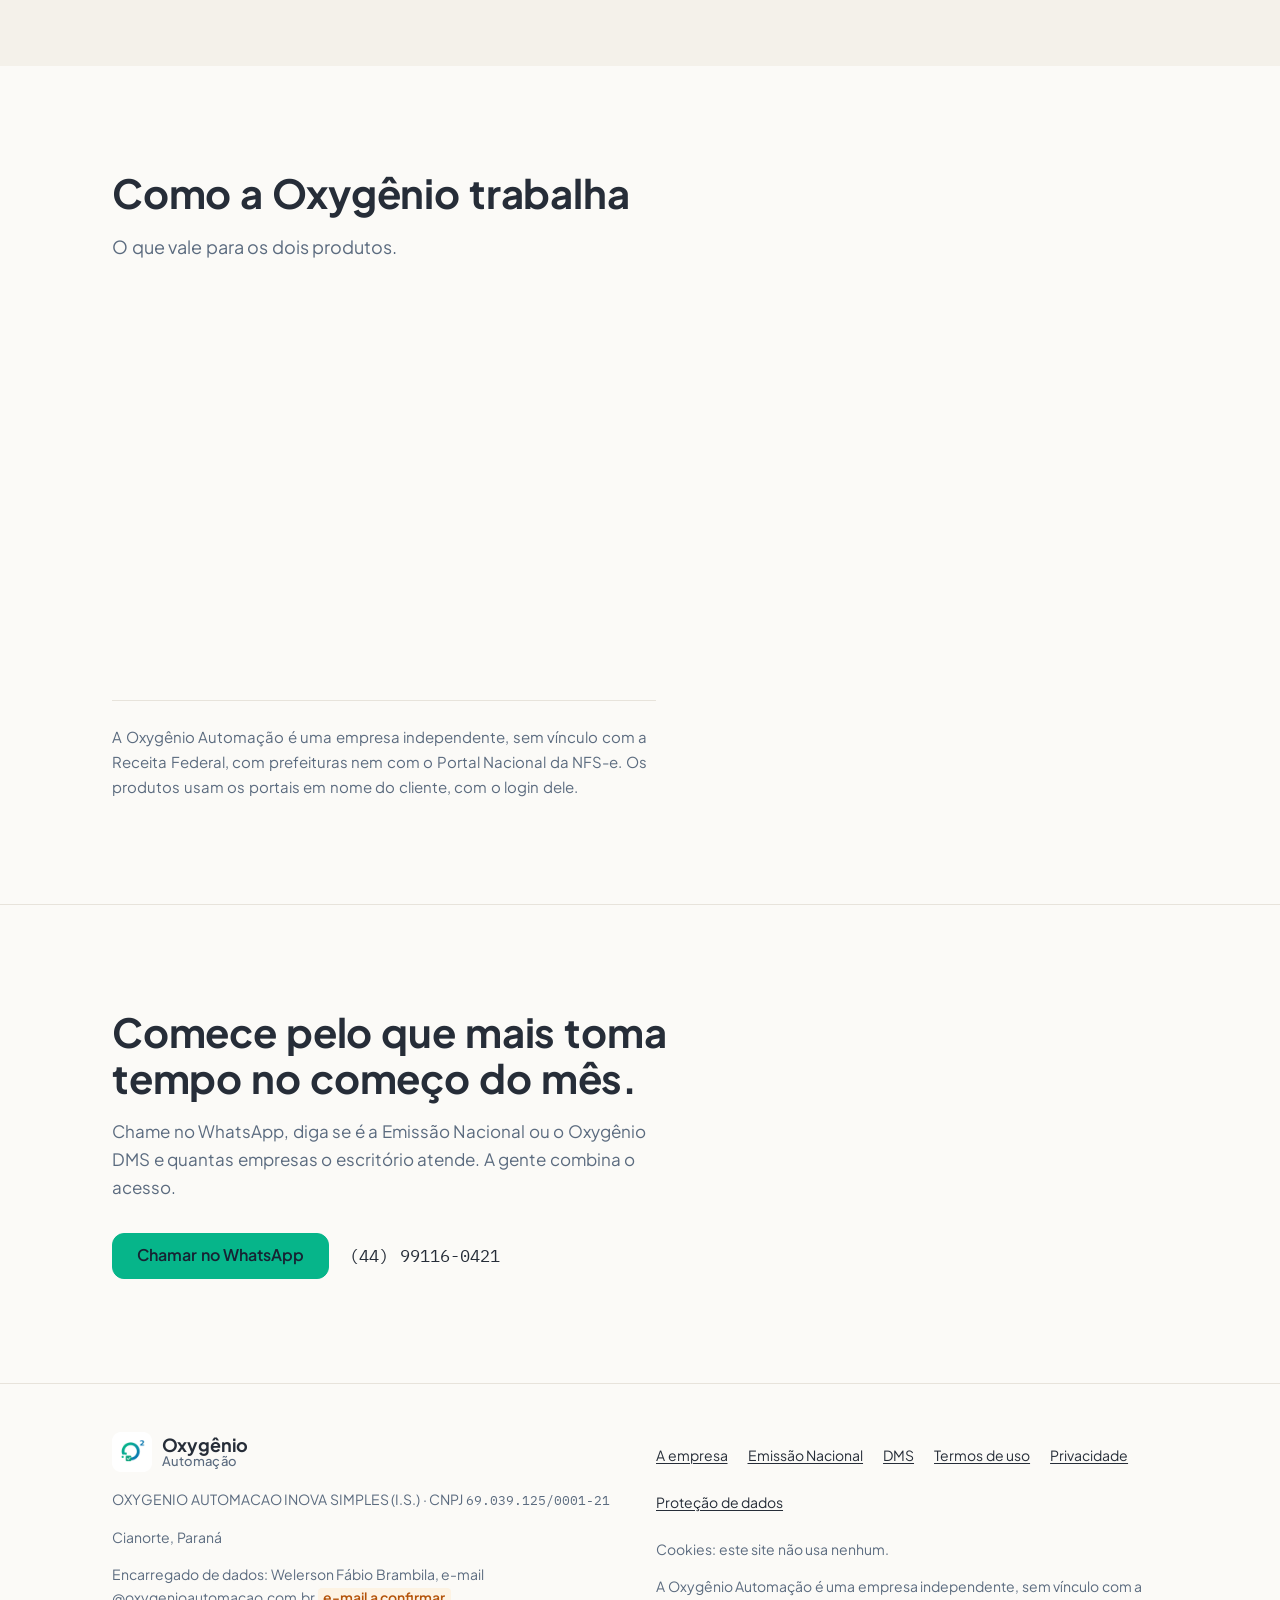
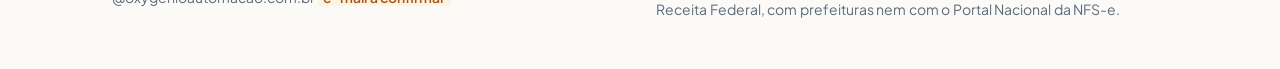
==== commit 7ac2a194: "Lotes 6 a 12 da rodada de 11/11: o texto nunca espera a cena, telas baixas, prévia curta e letras le" ====
--- a/index.html
+++ b/index.html
@@ -14,7 +14,7 @@
 </head>
 <body>
 <a class="pular" href="#principal">Ir para o conteúdo</a>
-<p class="previa">Prévia: esta página ainda não é pública. O que está marcado assim, <span class="a-confirmar">a confirmar</span>, falta decidir antes de publicar.</p>
+<p class="previa">Prévia, ainda não é pública. Os itens <span class="a-confirmar">a confirmar</span> estão em decisão.</p>
 
 <header class="cabecalho">
   <div class="largura cabecalho__linha">
--- a/pagina.css
+++ b/pagina.css
@@ -44,8 +44,7 @@
   --mov-entrada: 1ms; --mov-hover: 0ms; --mov-passo: 0ms; --mov-desloc: 0px; --mov-maquete: 1ms; --mov-pausa: 0ms; --mov-cena: 1ms; --mov-tela: 1ms;
   --mov-esmaecer: 1ms; --mov-gesto: 1ms; --mov-espera: 0ms;
 }
-/* a preferência do sistema por menos movimento: a versão suave (decisão do dono, 09/11/2026). Nada se desloca, nada
-   cresce, as maquetes abrem no estado final; ficam o esmaecer dos blocos, os traços se desenhando e os fatos chegando. */
+/* menos movimento: a versão suave (09/11/2026), nada se desloca; maquetes no estado final */
 @media (prefers-reduced-motion: reduce) {
   :root { --mov-entrada: 1ms; --mov-hover: 0ms; --mov-passo: 0ms; --mov-desloc: 0px; --mov-maquete: 1ms; --mov-pausa: 0ms; --mov-cena: 1ms; --mov-tela: 1ms; }
   html .cadeado__arco { transform: none; transition: none; }  /* ganha da regra do arco, mais abaixo */
@@ -166,7 +165,7 @@
 .maquete__nota { padding: .9em 1em; border: 1px solid var(--linha); border-radius: 8px; background: var(--superficie); animation: subir var(--mov-entrada) var(--mov-suave) both; animation-delay: calc(var(--mov-maquete) * .3); }
 .maquete__linha { display: flex; justify-content: space-between; gap: 1em; align-items: baseline; }
 .maquete__linha strong { font-weight: 600; }
-.maquete__valor { font-family: var(--font-mono); }
+.maquete__valor { font-family: var(--font-mono); white-space: nowrap; }
 .maquete__estado { position: relative; display: flex; align-items: center; justify-content: space-between; gap: .6em; margin-top: .6em; min-height: 2em; }
 .maquete__copiar { display: inline-flex; align-items: center; gap: .4em; padding: .35em .8em; border: 1px solid var(--linha-forte); border-radius: 6px; background: var(--superficie); color: var(--texto); font-weight: 600; white-space: nowrap; }
 .maquete__copiar svg { width: 1.1em; height: 1.1em; }
@@ -180,11 +179,7 @@
 @keyframes emitida { 0%, 78% { opacity: 0; transform: translateY(4px); } 86%, 100% { opacity: 1; transform: none; } }
 @keyframes tracar { 0%, 84% { stroke-dashoffset: 20; } 100% { stroke-dashoffset: 0; } }
 
-/* a cena do emissor (M-01, lote 3): só nesta maquete. Tudo em função de --mov-cena (4,8 s), em cinco tempos: o painel
-   e os cartões (até 12%); a nota nº 34 com o botão Copiar nota (15%) e o toque no botão (23%); a nº 35 nasce copiada
-   (33%) e o valor troca (48%); ISS, Retenções e Líquido ganham o traço de conferido, um por vez (58 a 66%);
-   Processando (77%) e Emitida com o check (90 a 100%). Tudo ocupa espaço desde o início: nada pula. Com o movimento
-   reduzido ou a chave desligada, a cena dura 1 ms e abre no estado final. A maquete do Build não muda. */
+/* a cena do emissor (M-01): tudo em função de --mov-cena (4,8 s); com menos movimento, abre no estado final */
 .maquete--emissor .maquete__cartao { animation-delay: calc(var(--mov-cena) * .06 + var(--i, 0) * var(--mov-passo) * 1.5); }
 .maquete--emissor .maquete__nota--anterior { animation-delay: calc(var(--mov-cena) * .15); }
 .maquete--emissor .maquete__nota--anterior .maquete__linha { flex-wrap: wrap; align-items: center; }  /* a 360 px, o botão desce inteiro para a linha de baixo */
@@ -204,6 +199,9 @@
 .maquete--emissor .maquete__processando { animation-name: processando-cena; animation-duration: var(--mov-cena); }
 .maquete--emissor .maquete__emitida { animation-name: emitida-cena; animation-duration: var(--mov-cena); }
 .maquete--emissor .maquete__emitida path { animation-name: tracar-cena; animation-duration: var(--mov-cena); }
+/* L6: no celular, a cena espera a maquete chegar ao meio da tela; a nº 34 já fica à vista */
+html.js[data-movimento="ligado"] .maquete--emissor:not(.em-foco) :is(.maquete__copiar, .maquete__nota--nova, .maquete__valor-antigo,
+  .maquete__valor-novo, .maquete__conferencia path, .maquete__processando, .maquete__emitida, .maquete__emitida path) { animation-play-state: paused; }
 @keyframes toque { 0%, 22% { transform: none; } 24% { transform: scale(.92); } 27%, 100% { transform: none; } }
 @keyframes nascer { 0%, 31% { opacity: 0; transform: translateY(10px); } 38%, 100% { opacity: 1; transform: none; } }
 @keyframes sair-valor { 0%, 46% { opacity: 1; } 49%, 100% { opacity: 0; } }
@@ -231,8 +229,7 @@
 .fluxo__seta { display: inline-block; margin-left: 1rem; color: var(--marca); font-size: 1.25rem; line-height: 1; transform-origin: top center; }
 .fluxo__acao { display: inline-flex; align-items: center; gap: .4rem; padding: .5rem .9rem; border-radius: 8px; background: var(--marca-suave); color: var(--marca-texto); font-weight: 600; }
 .fluxo__acao svg { width: 1.1em; height: 1.1em; }
-/* M-04 (lote 5): o fluxo se desenha quando o bloco entra na tela: a primeira nota, a seta que cresce, o toque no Copiar nota
-   (ou no Comparar, no Build), a segunda seta e a nota nova descendo. Sem JavaScript, tudo já está desenhado. */
+/* M-04: o fluxo se desenha quando o bloco entra na tela */
 .fluxo > * { transition: opacity var(--mov-entrada) var(--mov-suave), transform var(--mov-entrada) var(--mov-suave); transition-delay: calc(var(--mov-passo) * (6 + var(--i, 0) * 3)); }
 .fluxo > :nth-child(2) { --i: 1; }  .fluxo > :nth-child(3) { --i: 2; }  .fluxo > :nth-child(4) { --i: 3; }  .fluxo > :nth-child(5) { --i: 4; }
 html.js .aparece:not(.visivel) .fluxo__nota { opacity: 0; }
@@ -279,9 +276,7 @@
   .passos__tela .mini { grid-area: 1 / 1; align-self: start; opacity: 0; transform: translateY(8px); transition: opacity calc(var(--mov-entrada) / 4) var(--mov-suave), transform var(--mov-entrada) var(--mov-suave); }  /* a que sai some rápido */
   .passos__tela .mini.ativa, html:not(.js) .passos__tela .mini:first-child { opacity: 1; transform: none; transition-duration: var(--mov-entrada); transition-delay: var(--mov-pausa); }  /* a que entra espera a que sai (U-07) */
   .passo .mini { display: none; }
-  /* M-03 (lote 4): a tela que entra se preenche por dentro, uma vez a cada vez que o passo fica ativo (a classe .ativa volta
-     e a animação recomeça). Passo 1: os campos se preenchem em cascata; passo 2: a nº 34 ganha foco, o Copiar nota faz o
-     toque e a nº 35 nasce; passo 3: Emitida e os arquivos chegam um depois do outro. Tudo ocupa o espaço desde o início. */
+  /* M-03: a tela que entra se preenche por dentro a cada vez que o passo fica ativo */
   .passos__tela .mini.ativa .mini__campo b { animation: preencher var(--mov-tela) var(--mov-suave) both; animation-delay: calc(var(--mov-pausa) + var(--i, 0) * var(--mov-passo) * 1.5); }
   .passos__tela .mini.ativa .mini__linha.foco { animation: focar var(--mov-tela) var(--mov-suave) both; animation-delay: var(--mov-pausa); }
   .passos__tela .mini.ativa .mini__linha.foco .mini__botao { animation: toque-tela var(--mov-tela) var(--mov-suave) both; animation-delay: calc(var(--mov-pausa) + var(--mov-passo) * 2); }
@@ -301,8 +296,7 @@
 }
 
 /* recursos: ícones de traço que se redesenham ao passar o mouse */
-/* M-05 (lote 5): a conferência lado a lado, o que o app vai enviar e o que o portal mostra; os checks se desenham um a um
-   quando o bloco entra na tela, e o aviso vem por último. Sem JavaScript, tudo conferido e à vista. */
+/* M-05: a conferência lado a lado; sem marca por campo desde 12/11/2026 */
 .conferencia { display: grid; gap: 1.5rem; margin-bottom: 2.5rem; padding: 1.75rem; border: 1px solid var(--pagina-linha); border-radius: var(--raio); background: var(--pagina-superficie); }
 .conferencia h3 { margin-bottom: .6rem; }
 .conferencia__figura { margin: 0; min-width: 0; }
@@ -368,9 +362,9 @@
 .fatos li { margin: 0; padding-left: 1.25rem; border-left: 3px solid var(--marca); transition: opacity var(--mov-esmaecer) var(--mov-suave), transform var(--mov-entrada) var(--mov-suave), border-color var(--mov-esmaecer); transition-delay: calc(var(--mov-espera) + var(--mov-gesto) * (1.45 + var(--i, 0) * .3)); }
 /* M-07 (lote 8): depois que o cadeado fecha, cada fato chega e a borda acende, um por vez; sem JavaScript, tudo à vista */
 .fatos li:nth-child(2) { --i: 1; }  .fatos li:nth-child(3) { --i: 2; }  .fatos li:nth-child(4) { --i: 3; }
-html.js .aparece:not(.em-foco) .fatos li { opacity: 0; transform: translateY(var(--mov-desloc)); border-color: var(--marca-suave); }
-/* o estado de espera das cenas entra sem transição: ao carregar a página, ou ao voltar a ela já rolada, nada se desfaz
-   aos poucos na frente de quem lê; só a chegada da cena é animada */
+/* L6: o texto dos fatos nunca espera; no meio da tela só a borda acende */
+html.js .aparece:not(.em-foco) .fatos li { border-color: var(--marca-suave); }
+/* o estado de espera das cenas entra sem transição: nada se desfaz aos poucos ao carregar */
 .aparece:not(.em-foco) .cadeado__arco, .aparece:not(.em-foco) .cadeado__check, .aparece:not(.em-foco) .parada path,
 .aparece:not(.em-foco) .conferencia__ok path, .aparece:not(.em-foco) .conferencia__aviso, html.js .aparece:not(.em-foco) .fatos li { transition: none; }
 .fatos strong { display: block; margin-bottom: .2rem; }
@@ -443,7 +437,7 @@
   .recursos { grid-template-columns: repeat(2, 1fr); }
   .produto { grid-template-columns: auto 1fr; align-items: start; }
   .seguranca { grid-template-columns: auto 1fr; gap: 3rem; align-items: start; }
-  .planos { grid-template-columns: repeat(3, 1fr); }  /* três planos desde 12/11/2026 */
+  .planos { grid-template-columns: repeat(3, 1fr); }
   .fatos { grid-template-columns: repeat(2, 1fr); gap: 1.5rem 2.5rem; }
   .rodape__grade { grid-template-columns: 1fr 1fr; }
 }
@@ -456,8 +450,7 @@
 
 /* --------------------------------------------------------------- o site com mais de uma página */
 .cabecalho__menu a[aria-current="page"] { color: var(--marca-texto); text-decoration: underline; text-decoration-thickness: 2px; }
-/* M-11 (lote 6): o destaque da página inicial com as duas pistas, cada passo acendendo em sequência depois do texto;
-   no celular a figura vem depois do Contratar. Com o movimento reduzido, tudo aceso desde o primeiro quadro. */
+/* M-11: as duas pistas da página inicial, cada passo acendendo depois do texto */
 .pistas { margin: 0; animation: subir var(--mov-entrada) var(--mov-suave) 200ms both; }
 .pistas figcaption { margin-top: .75rem; color: var(--pagina-texto-suave); font-size: .875rem; }
 .pistas__janela { display: grid; gap: 1rem; padding: 1.25rem; border: 1px solid var(--pagina-linha); border-radius: var(--raio); background: var(--pagina-superficie); box-shadow: var(--sombra-suave); font-size: clamp(.78rem, .6rem + .6vw, .9375rem); line-height: 1.35; }
@@ -497,8 +490,7 @@
 
 /* a página do Build: o progresso na maquete e a ficha solta no fim de uma seção */
 .maquete__progresso { display: flex; flex-wrap: wrap; gap: .4em; margin-top: .6em; }
-/* M-13 (lote 7): as etiquetas do progresso chegam em fila, com o check se desenhando, e o cartão "Para conferir" ganha um
-   anel único, que liga ao "Onde ele para e chama você". Com o movimento reduzido, tudo à vista e sem anel. */
+/* M-13: as etiquetas do progresso chegam em fila; "Para conferir" ganha um anel único */
 .maquete__progresso .mini__chip { display: inline-flex; align-items: center; gap: .35em; opacity: 0; animation: chegar var(--mov-entrada) var(--mov-suave) both; animation-delay: calc(var(--mov-maquete) * .4 + var(--i, 0) * var(--mov-passo) * 3); }
 .maquete__progresso .mini__chip svg { width: 1em; height: 1em; }
 .maquete__progresso .mini__chip path { stroke-dasharray: 20; stroke-dashoffset: 20; animation: desenhar-check calc(var(--mov-entrada) * .6) var(--mov-suave) both; animation-delay: calc(var(--mov-maquete) * .4 + var(--mov-entrada) * .5 + var(--i, 0) * var(--mov-passo) * 3); }
@@ -515,7 +507,7 @@
 .legal h1 { font-size: clamp(2rem, 1.5rem + 1.5vw, 2.75rem); }
 .legal__resumo { margin-top: 1.25rem; font-size: 1.125rem; color: var(--pagina-texto-suave); }
 .aviso { margin-top: 1.5rem; padding: .9rem 1.25rem; border-left: 4px solid var(--aviso); border-radius: var(--raio); background: var(--aviso-suave); max-width: none; }
-.endereco { overflow-wrap: anywhere; }  /* L1 (12/11/2026): o endereço do emissor por extenso não estoura a tela de 360 px; no HTML, a quebra preferida é depois de "emissor." */
+.endereco { overflow-wrap: anywhere; }  /* L1: o endereço do emissor não estoura a 360 px */
 .legal h2 { margin-top: 2.75rem; margin-bottom: .75rem; font-size: 1.5rem; }
 .legal h3 { margin-top: 1.5rem; margin-bottom: .4rem; font-size: 1.0625rem; }
 .legal p, .legal ul { max-width: none; }
@@ -534,11 +526,26 @@
   .marca img { width: 32px; height: 32px; }
 }
 
+/* L11: nenhuma letra das maquetes abaixo de 12 px */
+.maquete__app small { font-size: max(.75rem, .7em); }
+.maquete__contexto, .maquete__cartao span, .pista__numero, .mini__campo span, .conferencia__cabeca, .conferencia__linha small { font-size: max(.75rem, .85em); }
+.maquete__copiada, .mini__chip { font-size: max(.75rem, .9em); }
+@media (max-width: 26rem) {  /* com a letra mínima, a 360 px os cartões e o selo descem em vez de cortar */
+  .maquete__cartoes { grid-template-columns: 1fr 1fr; }  .maquete__cartoes > :nth-child(3) { grid-column: 1 / -1; }
+  .maquete__estado { flex-wrap: wrap; }  .maquete__selos { margin-left: auto; }
+}
+
+/* L7: em tela baixa (zoom alto, celular deitado) o cabeçalho rola junto */
+@media (max-height: 32rem) {
+  .cabecalho { position: static; }
+  html { scroll-padding-top: 1rem; }
+}
+
 /* --------------------------------------------------------------- impressão: tudo à vista, nada preso, nada repetido (U-04) */
 @media print {
   .aparece, .passos__tela .mini, .fluxo > *, .conferencia__aviso, .pista__passos li, .pista__selo, .pistas, .fatos li { opacity: 1; transform: none; transition: none; animation: none; }
   .recurso__icone svg *, html.js .recurso:not(.em-foco) .recurso__icone svg * { animation: none; stroke-dashoffset: 0; }
-  html.js .aparece:not(.em-foco) .fatos li { opacity: 1; transform: none; border-color: var(--marca); }
+  html.js .aparece:not(.em-foco) .fatos li { border-color: var(--marca); }
   .cadeado__arco { transform: none; }  .cadeado__check { stroke-dashoffset: 0; }
   .conferencia__ok path, .parada path, .maquete__progresso .mini__chip path { stroke-dashoffset: 0; }
   .maquete__progresso .mini__chip { opacity: 1; animation: none; }
